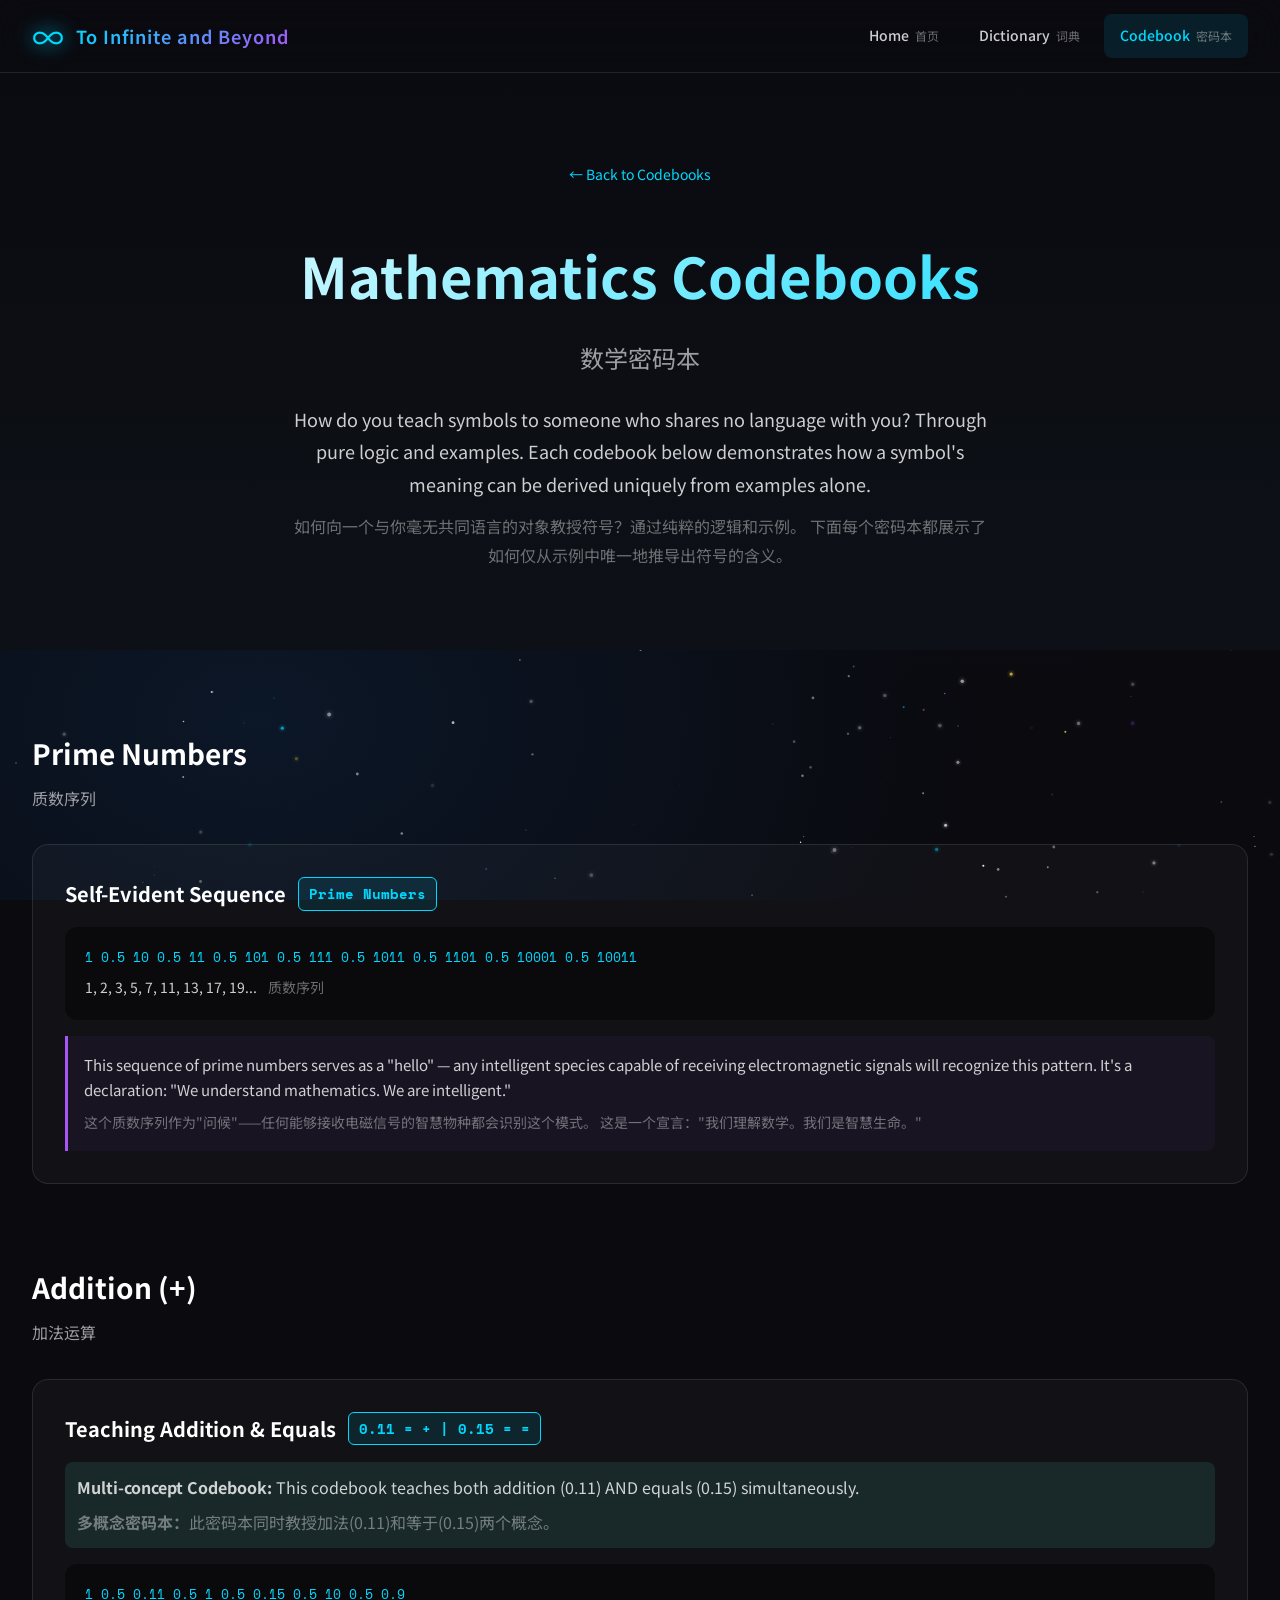
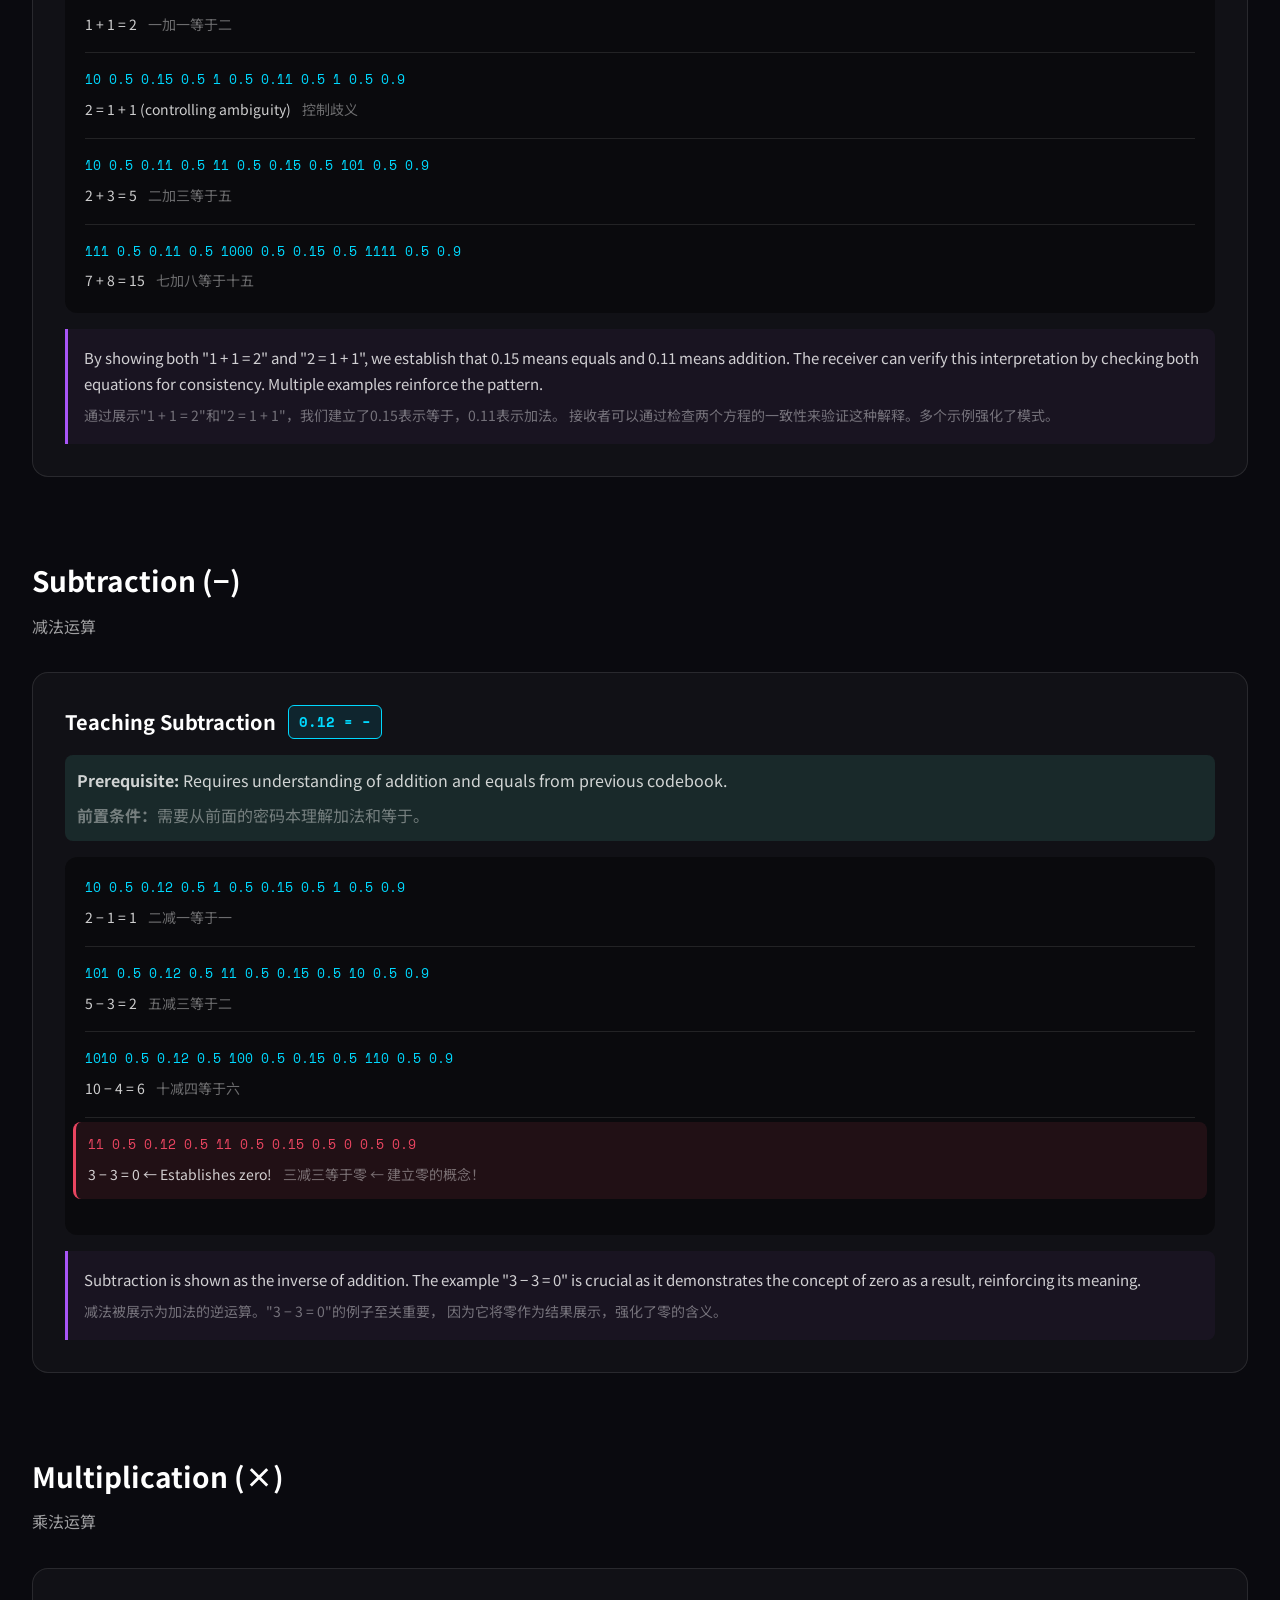
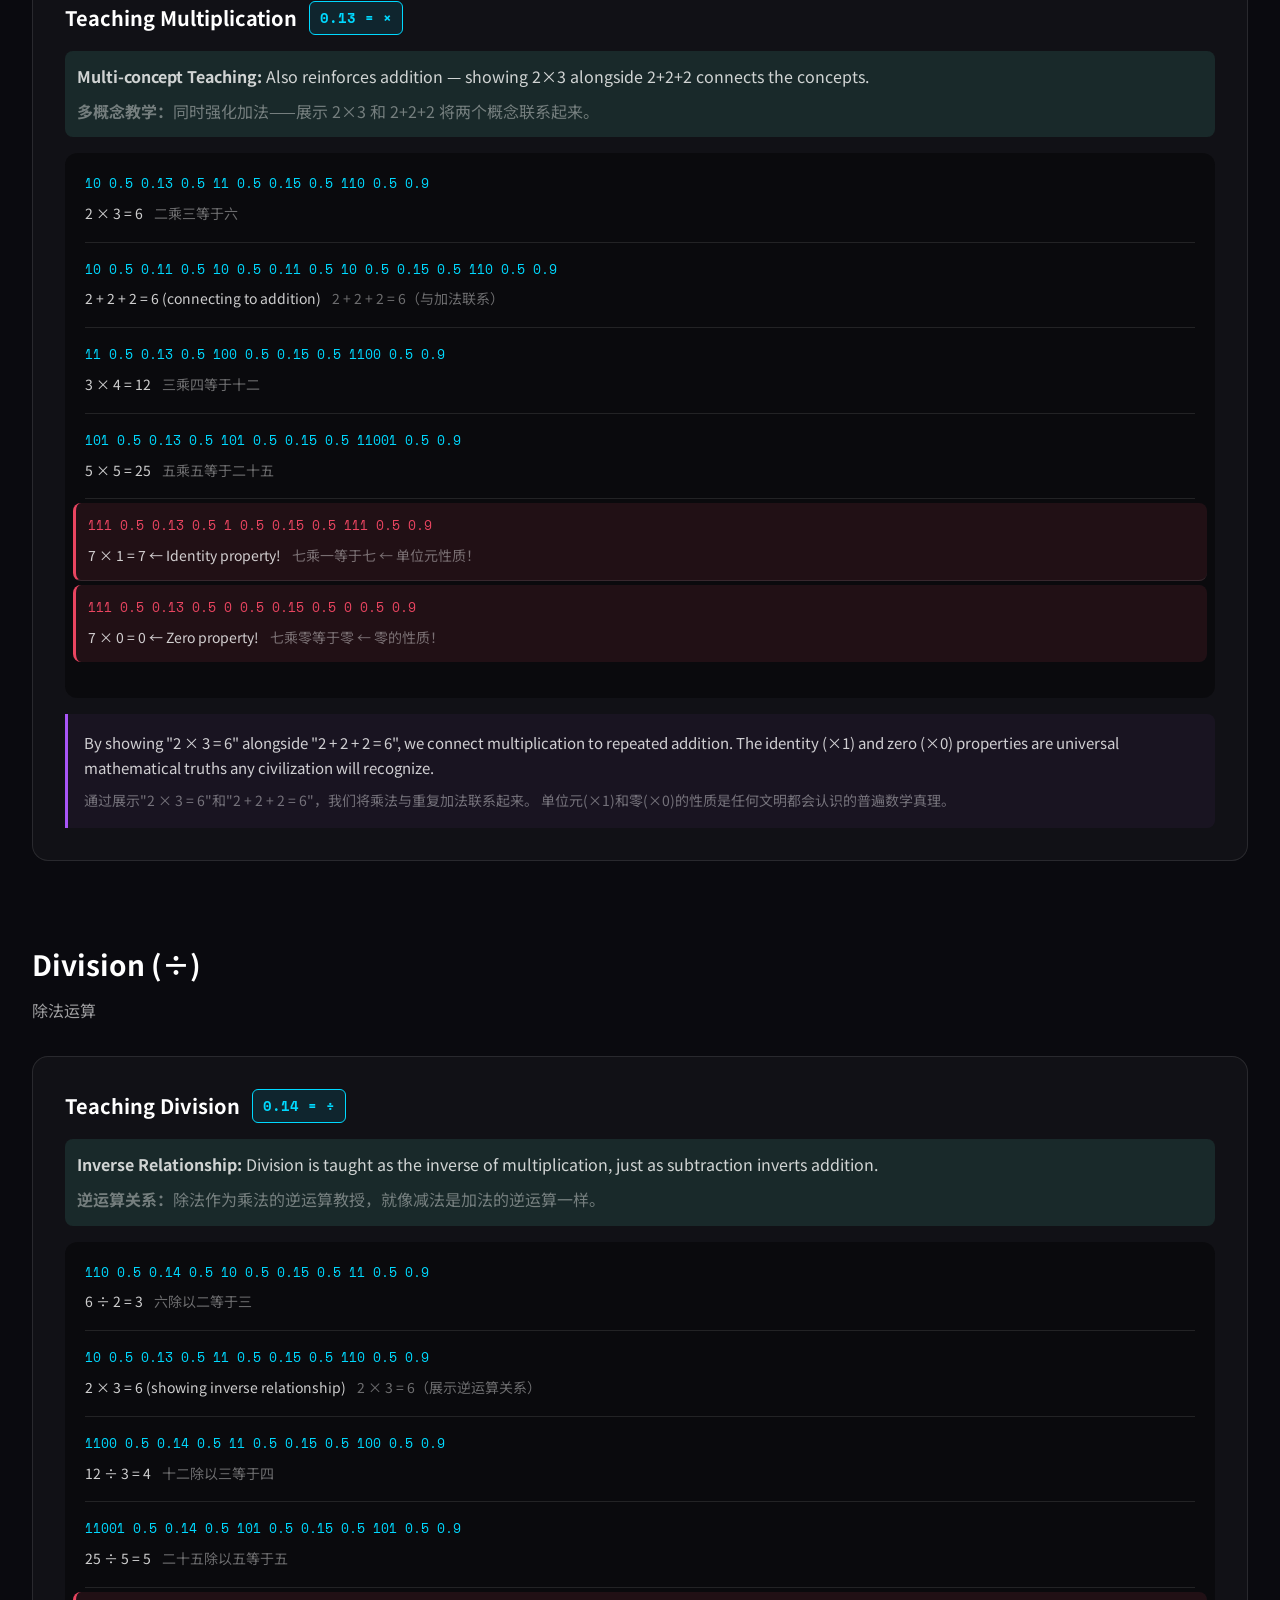
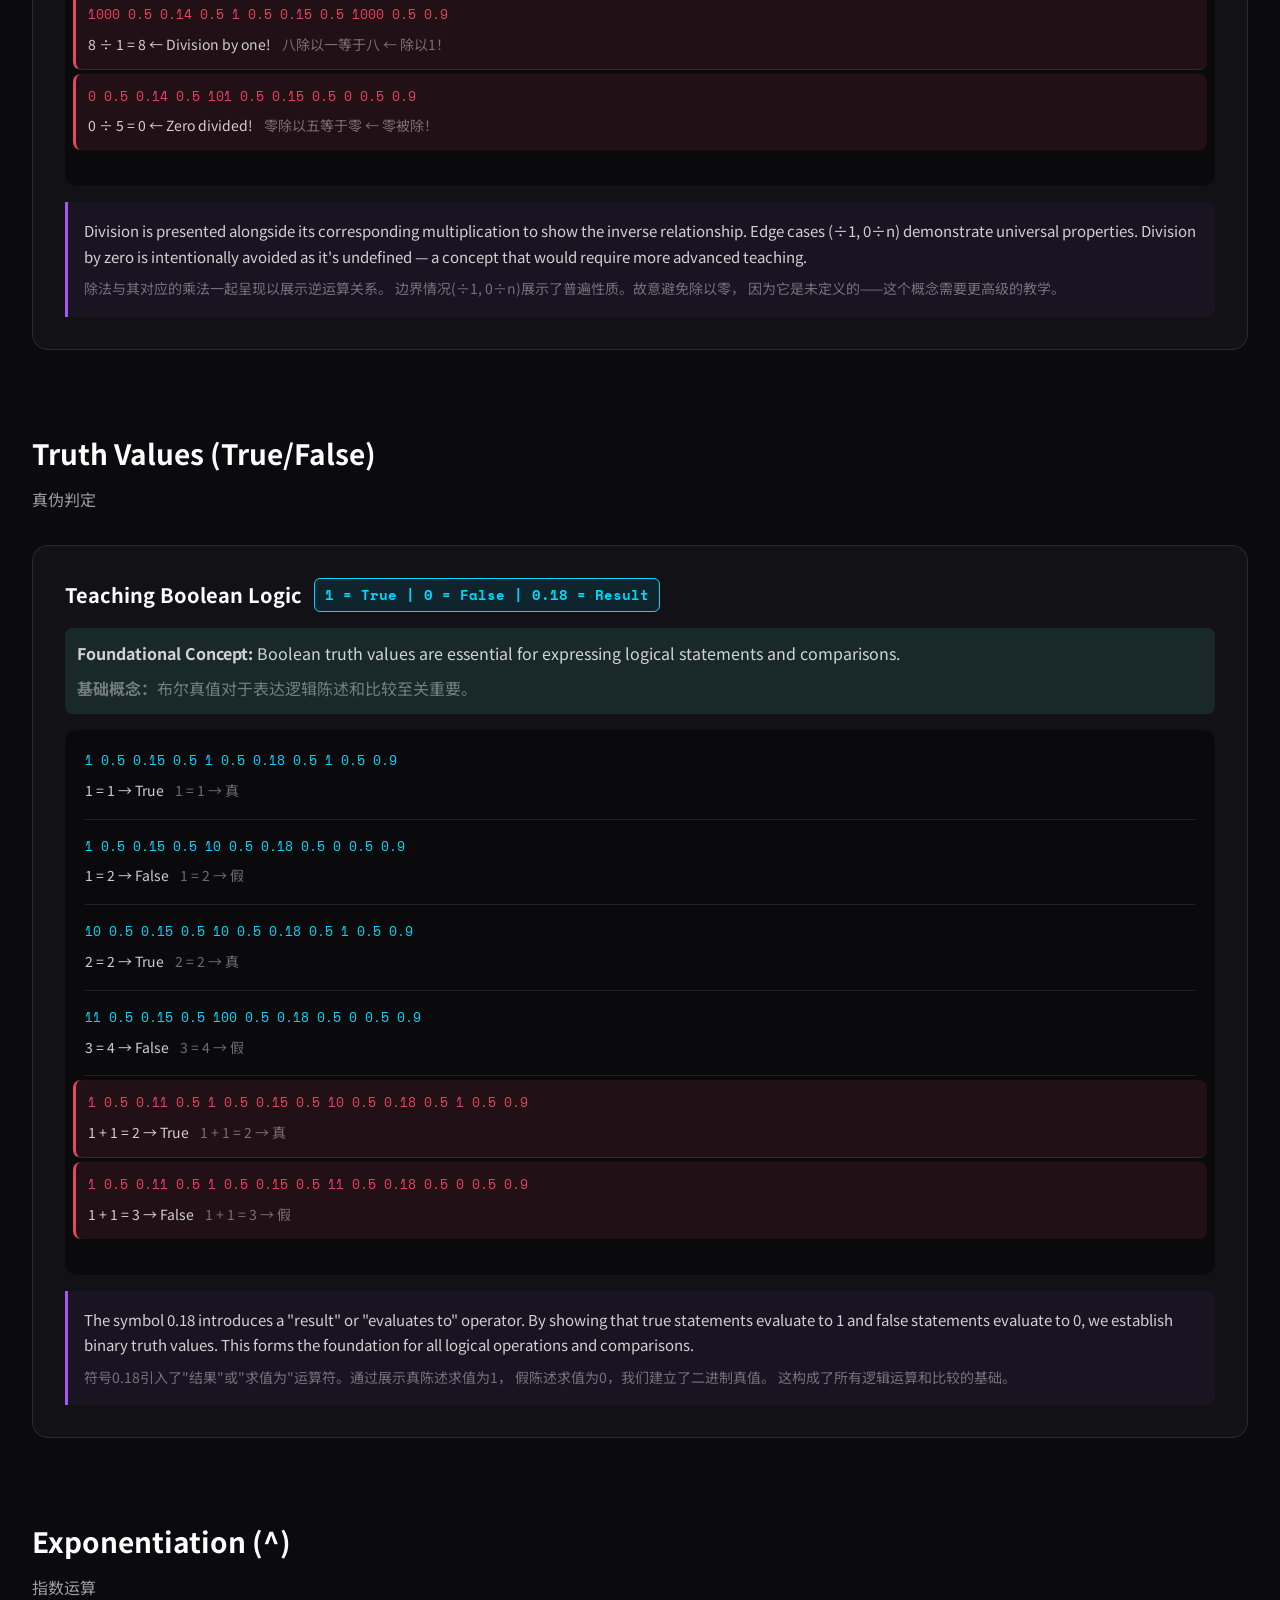
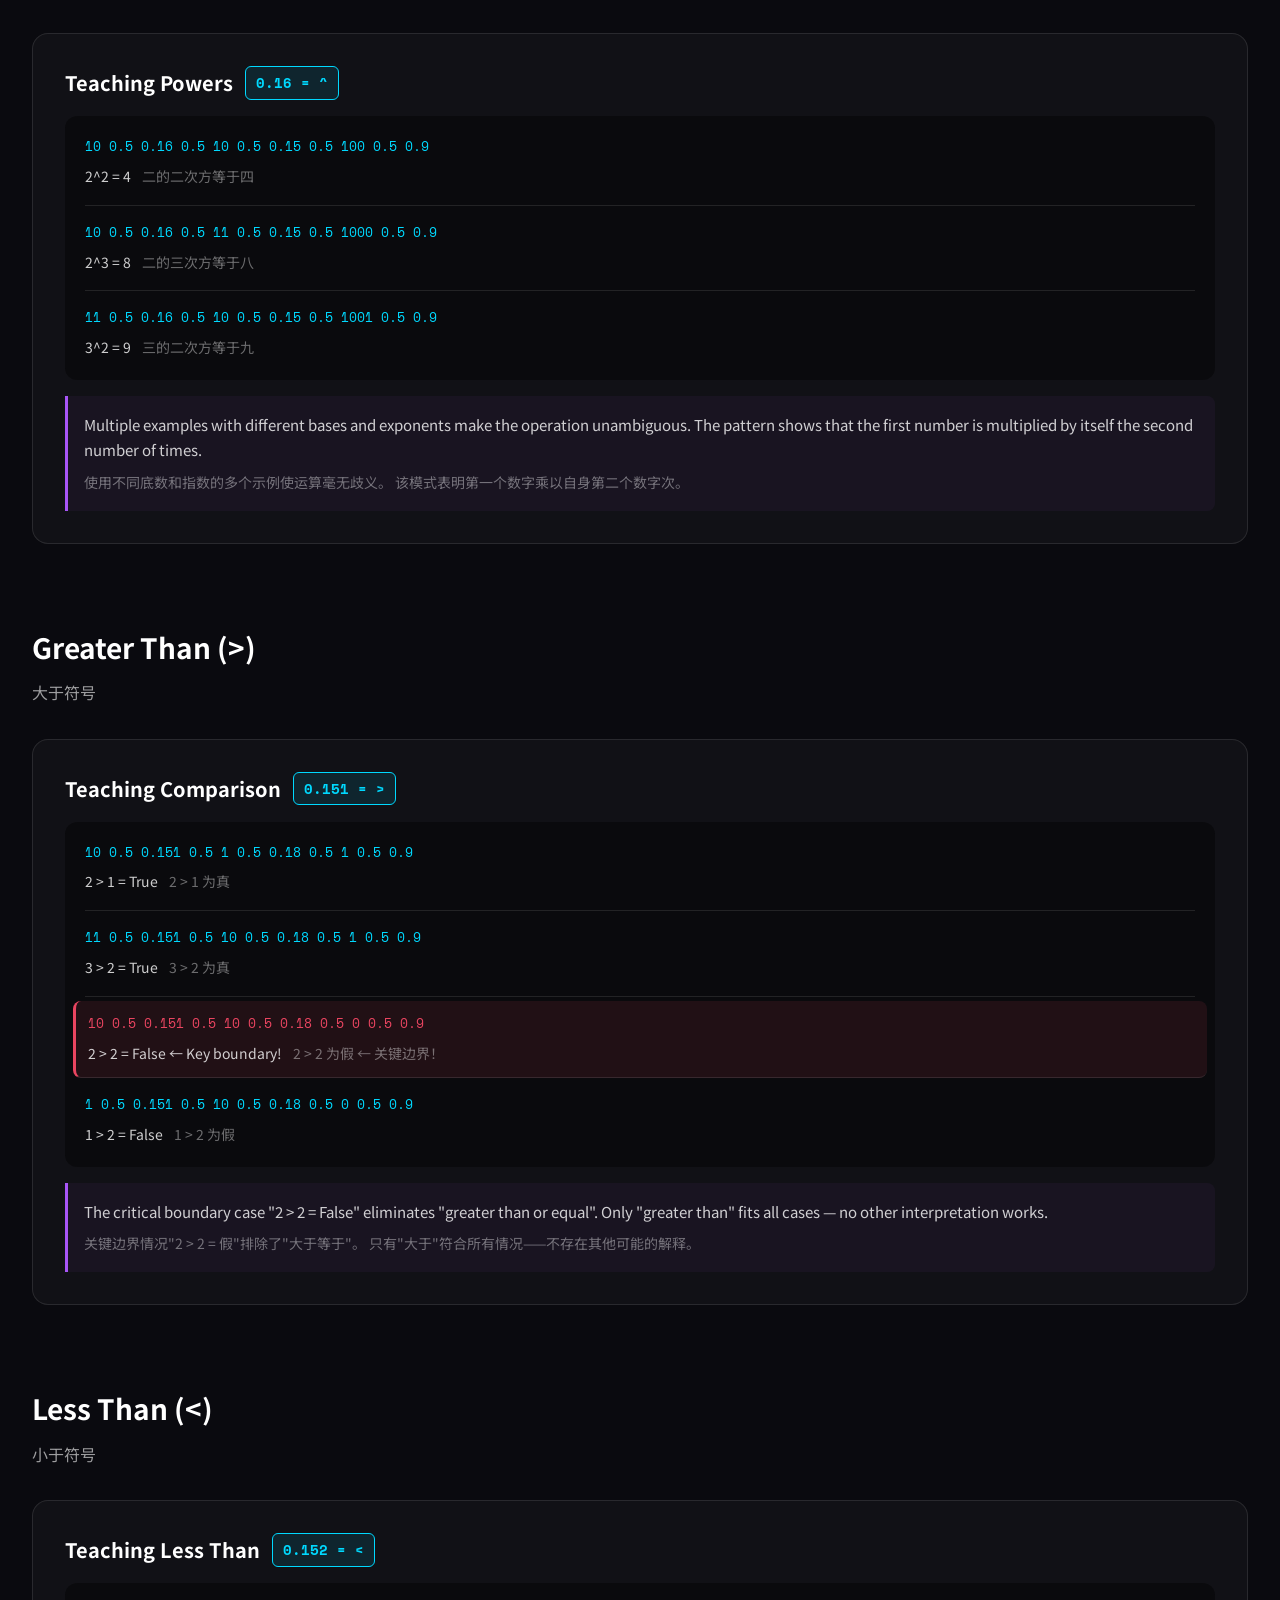
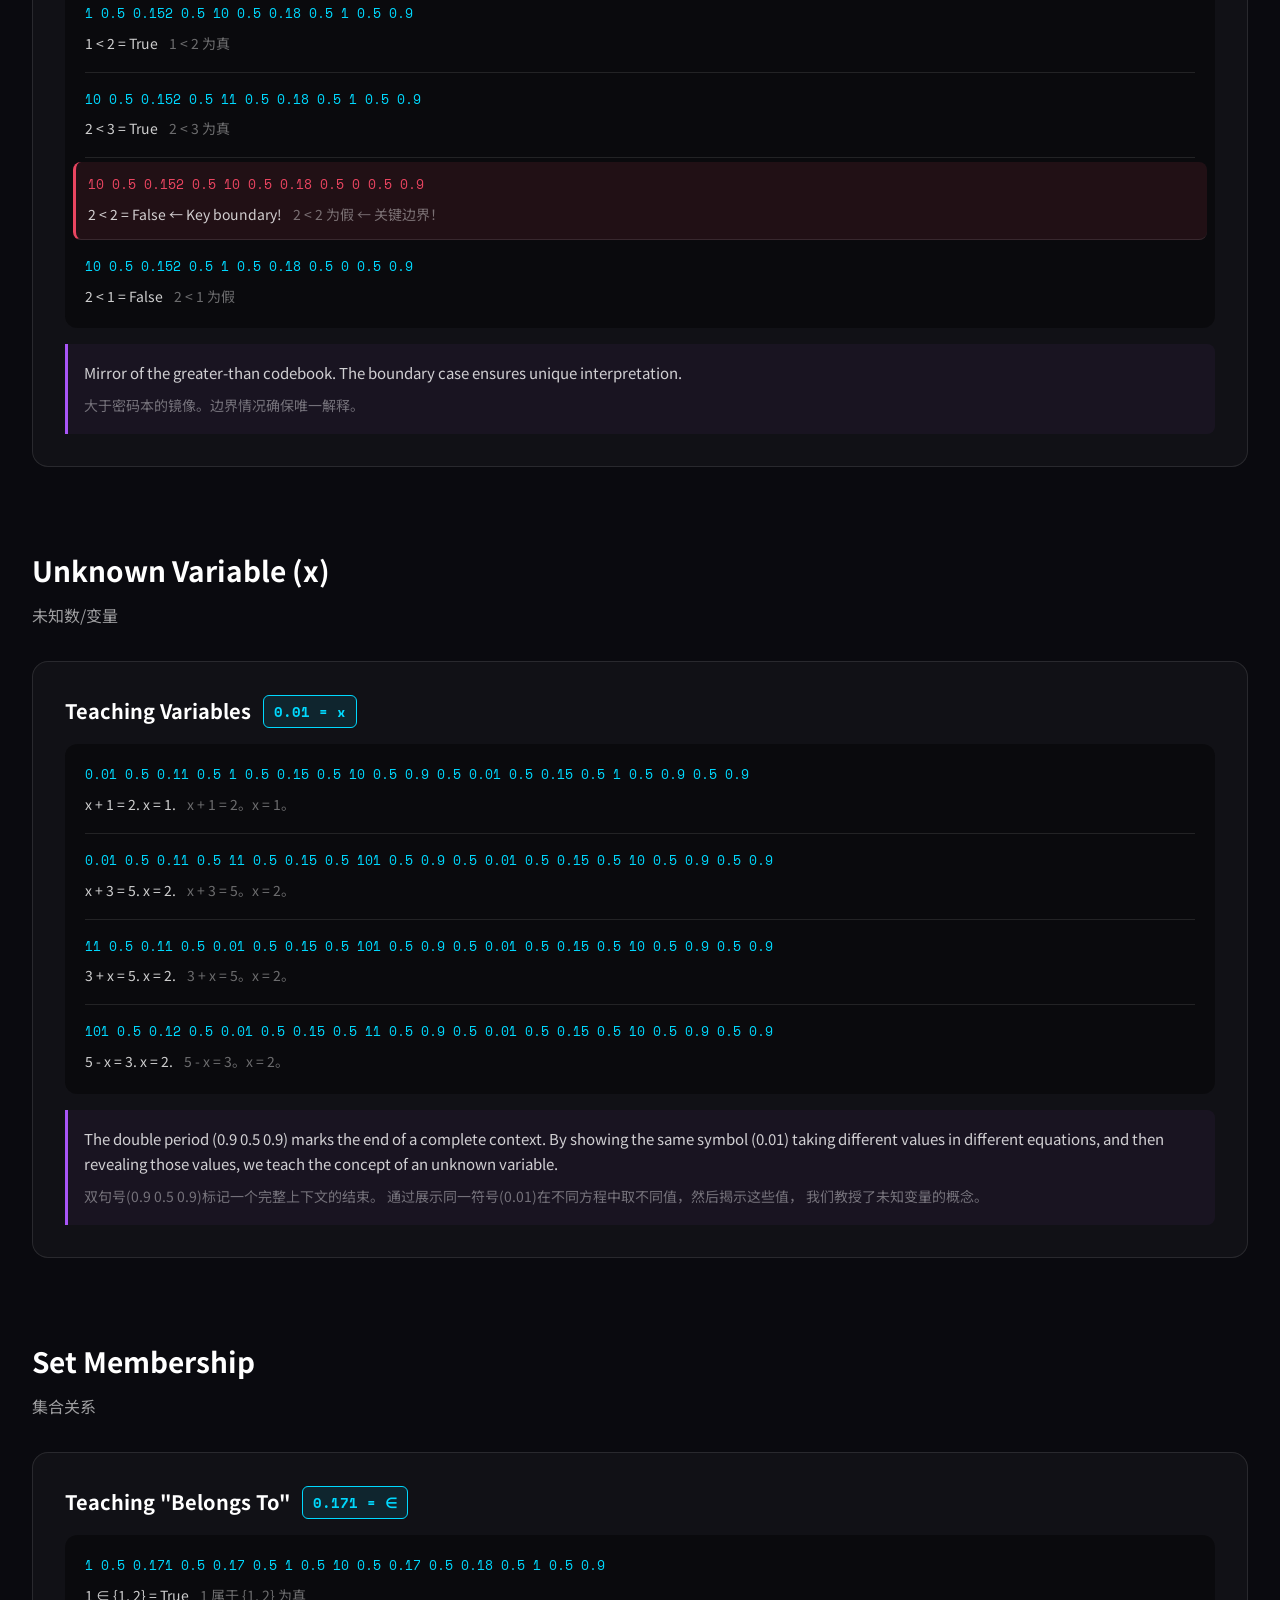
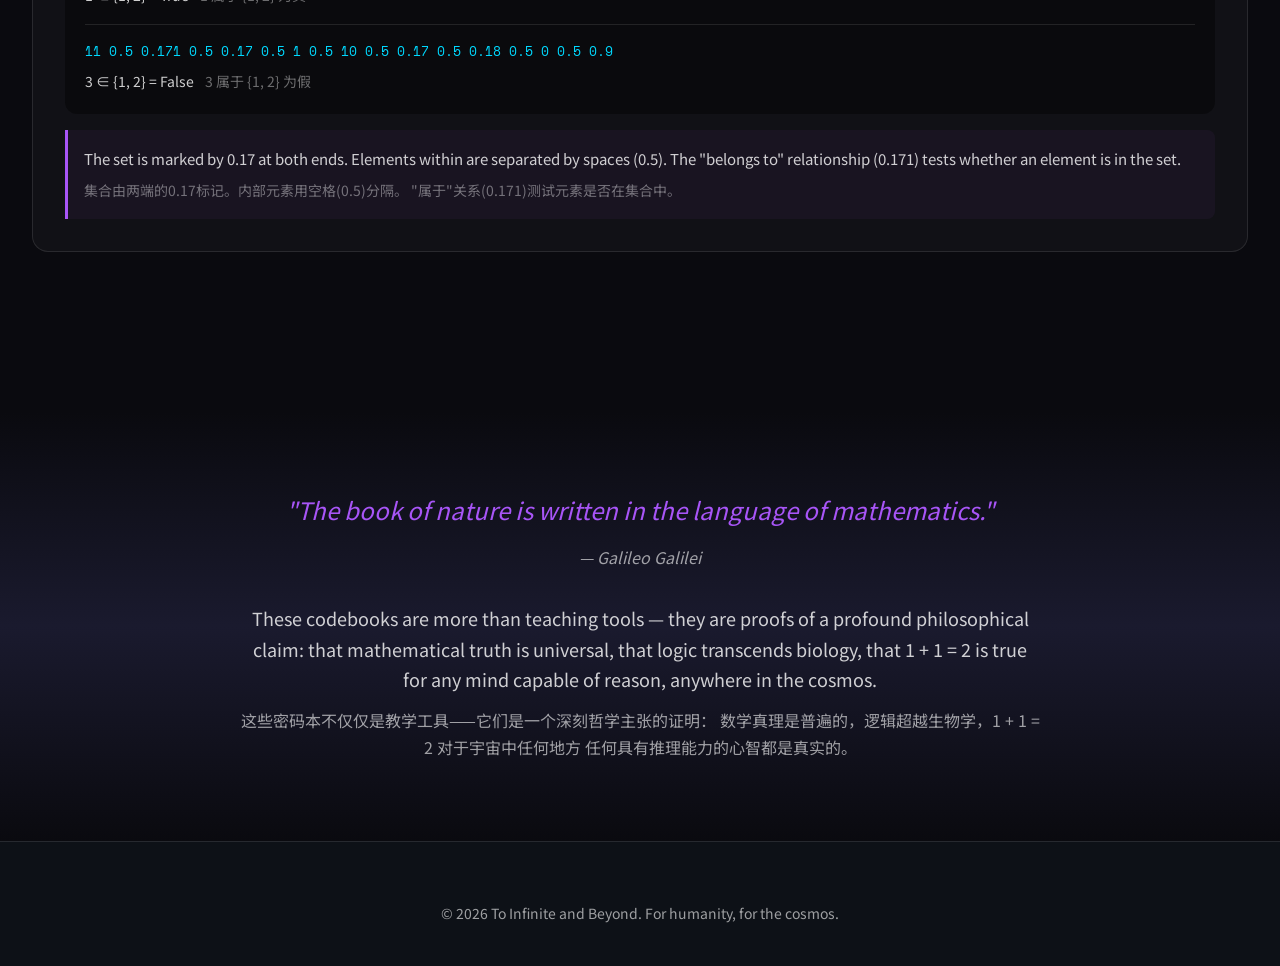
==== codebook-math.html @ b97107b9 "Add files via upload" ====
<!DOCTYPE html>
<html lang="en">
<head>
    <meta charset="UTF-8">
    <meta name="viewport" content="width=device-width, initial-scale=1.0">
    <title>Mathematics Codebooks | 数学密码本 - To Infinite and Beyond</title>
    <link rel="stylesheet" href="style.css">
    <link href="https://fonts.googleapis.com/css2?family=Space+Mono:wght@400;700&family=Noto+Sans+SC:wght@300;400;500;700&display=swap" rel="stylesheet">
</head>
<body>
    <div class="starfield" id="starfield"></div>

    <nav class="navbar">
        <div class="nav-container">
            <div class="logo">
                <a href="index.html">
                    <span class="logo-symbol">∞</span>
                    <span class="logo-text">To Infinite and Beyond</span>
                </a>
            </div>
            <ul class="nav-menu">
                <li class="nav-item"><a href="index.html" class="nav-link">Home <span class="nav-chinese">首页</span></a></li>
                <li class="nav-item"><a href="index.html#dictionary" class="nav-link">Dictionary <span class="nav-chinese">词典</span></a></li>
                <li class="nav-item"><a href="index.html#codebook" class="nav-link active">Codebook <span class="nav-chinese">密码本</span></a></li>
            </ul>
            <div class="hamburger">
                <span class="bar"></span>
                <span class="bar"></span>
                <span class="bar"></span>
            </div>
        </div>
    </nav>

    <section class="subpage-hero">
        <div class="container">
            <a href="index.html#codebook" class="back-link">← Back to Codebooks</a>
            <h1>Mathematics Codebooks</h1>
            <p class="cn-title">数学密码本</p>
            <p class="intro">
                How do you teach symbols to someone who shares no language with you? Through pure logic and examples.
                Each codebook below demonstrates how a symbol's meaning can be derived uniquely from examples alone.
                <span class="cn">
                    如何向一个与你毫无共同语言的对象教授符号？通过纯粹的逻辑和示例。
                    下面每个密码本都展示了如何仅从示例中唯一地推导出符号的含义。
                </span>
            </p>
        </div>
    </section>

    <section class="codebook-full">
        <div class="container">
            <!-- Prime Numbers Codebook -->
            <div class="codebook-section">
                <h3>Prime Numbers</h3>
                <p class="cn-subtitle">质数序列</p>
                <div class="codebook-entry">
                    <h4>Self-Evident Sequence <span class="symbol-badge">Prime Numbers</span></h4>
                    <div class="codebook-sequence">
                        <div class="sequence-line">
                            <code>1 0.5 10 0.5 11 0.5 101 0.5 111 0.5 1011 0.5 1101 0.5 10001 0.5 10011</code>
                            <p class="translation">1, 2, 3, 5, 7, 11, 13, 17, 19... <span class="cn">质数序列</span></p>
                        </div>
                    </div>
                    <div class="codebook-explanation">
                        This sequence of prime numbers serves as a "hello" — any intelligent species capable of
                        receiving electromagnetic signals will recognize this pattern. It's a declaration:
                        "We understand mathematics. We are intelligent."
                        <span class="cn">
                            这个质数序列作为"问候"——任何能够接收电磁信号的智慧物种都会识别这个模式。
                            这是一个宣言："我们理解数学。我们是智慧生命。"
                        </span>
                    </div>
                </div>
            </div>

            <!-- Addition Codebook -->
            <div class="codebook-section">
                <h3>Addition (+)</h3>
                <p class="cn-subtitle">加法运算</p>
                <div class="codebook-entry">
                    <h4>Teaching Addition & Equals <span class="symbol-badge">0.11 = + | 0.15 = =</span></h4>
                    <p style="margin-bottom: 16px; padding: 12px; background: rgba(100,255,218,0.1); border-radius: 8px; color: var(--text-secondary);">
                        <strong>Multi-concept Codebook:</strong> This codebook teaches both addition (0.11) AND equals (0.15) simultaneously.
                        <span class="cn" style="display: block; margin-top: 8px; color: var(--text-dim);">
                            <strong>多概念密码本：</strong>此密码本同时教授加法(0.11)和等于(0.15)两个概念。
                        </span>
                    </p>
                    <div class="codebook-sequence">
                        <div class="sequence-line">
                            <code>1 0.5 0.11 0.5 1 0.5 0.15 0.5 10 0.5 0.9</code>
                            <p class="translation">1 + 1 = 2 <span class="cn">一加一等于二</span></p>
                        </div>
                        <div class="sequence-line">
                            <code>10 0.5 0.15 0.5 1 0.5 0.11 0.5 1 0.5 0.9</code>
                            <p class="translation">2 = 1 + 1 (controlling ambiguity) <span class="cn">控制歧义</span></p>
                        </div>
                        <div class="sequence-line">
                            <code>10 0.5 0.11 0.5 11 0.5 0.15 0.5 101 0.5 0.9</code>
                            <p class="translation">2 + 3 = 5 <span class="cn">二加三等于五</span></p>
                        </div>
                        <div class="sequence-line">
                            <code>111 0.5 0.11 0.5 1000 0.5 0.15 0.5 1111 0.5 0.9</code>
                            <p class="translation">7 + 8 = 15 <span class="cn">七加八等于十五</span></p>
                        </div>
                    </div>
                    <div class="codebook-explanation">
                        By showing both "1 + 1 = 2" and "2 = 1 + 1", we establish that 0.15 means equals
                        and 0.11 means addition. The receiver can verify this interpretation by checking
                        both equations for consistency. Multiple examples reinforce the pattern.
                        <span class="cn">
                            通过展示"1 + 1 = 2"和"2 = 1 + 1"，我们建立了0.15表示等于，0.11表示加法。
                            接收者可以通过检查两个方程的一致性来验证这种解释。多个示例强化了模式。
                        </span>
                    </div>
                </div>
            </div>

            <!-- Subtraction Codebook -->
            <div class="codebook-section">
                <h3>Subtraction (−)</h3>
                <p class="cn-subtitle">减法运算</p>
                <div class="codebook-entry">
                    <h4>Teaching Subtraction <span class="symbol-badge">0.12 = −</span></h4>
                    <p style="margin-bottom: 16px; padding: 12px; background: rgba(100,255,218,0.1); border-radius: 8px; color: var(--text-secondary);">
                        <strong>Prerequisite:</strong> Requires understanding of addition and equals from previous codebook.
                        <span class="cn" style="display: block; margin-top: 8px; color: var(--text-dim);">
                            <strong>前置条件：</strong>需要从前面的密码本理解加法和等于。
                        </span>
                    </p>
                    <div class="codebook-sequence">
                        <div class="sequence-line">
                            <code>10 0.5 0.12 0.5 1 0.5 0.15 0.5 1 0.5 0.9</code>
                            <p class="translation">2 − 1 = 1 <span class="cn">二减一等于一</span></p>
                        </div>
                        <div class="sequence-line">
                            <code>101 0.5 0.12 0.5 11 0.5 0.15 0.5 10 0.5 0.9</code>
                            <p class="translation">5 − 3 = 2 <span class="cn">五减三等于二</span></p>
                        </div>
                        <div class="sequence-line">
                            <code>1010 0.5 0.12 0.5 100 0.5 0.15 0.5 110 0.5 0.9</code>
                            <p class="translation">10 − 4 = 6 <span class="cn">十减四等于六</span></p>
                        </div>
                        <div class="sequence-line highlight">
                            <code>11 0.5 0.12 0.5 11 0.5 0.15 0.5 0 0.5 0.9</code>
                            <p class="translation">3 − 3 = 0 ← Establishes zero! <span class="cn">三减三等于零 ← 建立零的概念！</span></p>
                        </div>
                    </div>
                    <div class="codebook-explanation">
                        Subtraction is shown as the inverse of addition. The example "3 − 3 = 0" is crucial
                        as it demonstrates the concept of zero as a result, reinforcing its meaning.
                        <span class="cn">
                            减法被展示为加法的逆运算。"3 − 3 = 0"的例子至关重要，
                            因为它将零作为结果展示，强化了零的含义。
                        </span>
                    </div>
                </div>
            </div>

            <!-- Multiplication Codebook -->
            <div class="codebook-section">
                <h3>Multiplication (×)</h3>
                <p class="cn-subtitle">乘法运算</p>
                <div class="codebook-entry">
                    <h4>Teaching Multiplication <span class="symbol-badge">0.13 = ×</span></h4>
                    <p style="margin-bottom: 16px; padding: 12px; background: rgba(100,255,218,0.1); border-radius: 8px; color: var(--text-secondary);">
                        <strong>Multi-concept Teaching:</strong> Also reinforces addition — showing 2×3 alongside 2+2+2 connects the concepts.
                        <span class="cn" style="display: block; margin-top: 8px; color: var(--text-dim);">
                            <strong>多概念教学：</strong>同时强化加法——展示 2×3 和 2+2+2 将两个概念联系起来。
                        </span>
                    </p>
                    <div class="codebook-sequence">
                        <div class="sequence-line">
                            <code>10 0.5 0.13 0.5 11 0.5 0.15 0.5 110 0.5 0.9</code>
                            <p class="translation">2 × 3 = 6 <span class="cn">二乘三等于六</span></p>
                        </div>
                        <div class="sequence-line">
                            <code>10 0.5 0.11 0.5 10 0.5 0.11 0.5 10 0.5 0.15 0.5 110 0.5 0.9</code>
                            <p class="translation">2 + 2 + 2 = 6 (connecting to addition) <span class="cn">2 + 2 + 2 = 6（与加法联系）</span></p>
                        </div>
                        <div class="sequence-line">
                            <code>11 0.5 0.13 0.5 100 0.5 0.15 0.5 1100 0.5 0.9</code>
                            <p class="translation">3 × 4 = 12 <span class="cn">三乘四等于十二</span></p>
                        </div>
                        <div class="sequence-line">
                            <code>101 0.5 0.13 0.5 101 0.5 0.15 0.5 11001 0.5 0.9</code>
                            <p class="translation">5 × 5 = 25 <span class="cn">五乘五等于二十五</span></p>
                        </div>
                        <div class="sequence-line highlight">
                            <code>111 0.5 0.13 0.5 1 0.5 0.15 0.5 111 0.5 0.9</code>
                            <p class="translation">7 × 1 = 7 ← Identity property! <span class="cn">七乘一等于七 ← 单位元性质！</span></p>
                        </div>
                        <div class="sequence-line highlight">
                            <code>111 0.5 0.13 0.5 0 0.5 0.15 0.5 0 0.5 0.9</code>
                            <p class="translation">7 × 0 = 0 ← Zero property! <span class="cn">七乘零等于零 ← 零的性质！</span></p>
                        </div>
                    </div>
                    <div class="codebook-explanation">
                        By showing "2 × 3 = 6" alongside "2 + 2 + 2 = 6", we connect multiplication to repeated addition.
                        The identity (×1) and zero (×0) properties are universal mathematical truths any civilization will recognize.
                        <span class="cn">
                            通过展示"2 × 3 = 6"和"2 + 2 + 2 = 6"，我们将乘法与重复加法联系起来。
                            单位元(×1)和零(×0)的性质是任何文明都会认识的普遍数学真理。
                        </span>
                    </div>
                </div>
            </div>

            <!-- Division Codebook -->
            <div class="codebook-section">
                <h3>Division (÷)</h3>
                <p class="cn-subtitle">除法运算</p>
                <div class="codebook-entry">
                    <h4>Teaching Division <span class="symbol-badge">0.14 = ÷</span></h4>
                    <p style="margin-bottom: 16px; padding: 12px; background: rgba(100,255,218,0.1); border-radius: 8px; color: var(--text-secondary);">
                        <strong>Inverse Relationship:</strong> Division is taught as the inverse of multiplication, just as subtraction inverts addition.
                        <span class="cn" style="display: block; margin-top: 8px; color: var(--text-dim);">
                            <strong>逆运算关系：</strong>除法作为乘法的逆运算教授，就像减法是加法的逆运算一样。
                        </span>
                    </p>
                    <div class="codebook-sequence">
                        <div class="sequence-line">
                            <code>110 0.5 0.14 0.5 10 0.5 0.15 0.5 11 0.5 0.9</code>
                            <p class="translation">6 ÷ 2 = 3 <span class="cn">六除以二等于三</span></p>
                        </div>
                        <div class="sequence-line">
                            <code>10 0.5 0.13 0.5 11 0.5 0.15 0.5 110 0.5 0.9</code>
                            <p class="translation">2 × 3 = 6 (showing inverse relationship) <span class="cn">2 × 3 = 6（展示逆运算关系）</span></p>
                        </div>
                        <div class="sequence-line">
                            <code>1100 0.5 0.14 0.5 11 0.5 0.15 0.5 100 0.5 0.9</code>
                            <p class="translation">12 ÷ 3 = 4 <span class="cn">十二除以三等于四</span></p>
                        </div>
                        <div class="sequence-line">
                            <code>11001 0.5 0.14 0.5 101 0.5 0.15 0.5 101 0.5 0.9</code>
                            <p class="translation">25 ÷ 5 = 5 <span class="cn">二十五除以五等于五</span></p>
                        </div>
                        <div class="sequence-line highlight">
                            <code>1000 0.5 0.14 0.5 1 0.5 0.15 0.5 1000 0.5 0.9</code>
                            <p class="translation">8 ÷ 1 = 8 ← Division by one! <span class="cn">八除以一等于八 ← 除以1！</span></p>
                        </div>
                        <div class="sequence-line highlight">
                            <code>0 0.5 0.14 0.5 101 0.5 0.15 0.5 0 0.5 0.9</code>
                            <p class="translation">0 ÷ 5 = 0 ← Zero divided! <span class="cn">零除以五等于零 ← 零被除！</span></p>
                        </div>
                    </div>
                    <div class="codebook-explanation">
                        Division is presented alongside its corresponding multiplication to show the inverse relationship.
                        Edge cases (÷1, 0÷n) demonstrate universal properties. Division by zero is intentionally avoided
                        as it's undefined — a concept that would require more advanced teaching.
                        <span class="cn">
                            除法与其对应的乘法一起呈现以展示逆运算关系。
                            边界情况(÷1, 0÷n)展示了普遍性质。故意避免除以零，
                            因为它是未定义的——这个概念需要更高级的教学。
                        </span>
                    </div>
                </div>
            </div>

            <!-- True/False Codebook -->
            <div class="codebook-section">
                <h3>Truth Values (True/False)</h3>
                <p class="cn-subtitle">真伪判定</p>
                <div class="codebook-entry">
                    <h4>Teaching Boolean Logic <span class="symbol-badge">1 = True | 0 = False | 0.18 = Result</span></h4>
                    <p style="margin-bottom: 16px; padding: 12px; background: rgba(100,255,218,0.1); border-radius: 8px; color: var(--text-secondary);">
                        <strong>Foundational Concept:</strong> Boolean truth values are essential for expressing logical statements and comparisons.
                        <span class="cn" style="display: block; margin-top: 8px; color: var(--text-dim);">
                            <strong>基础概念：</strong>布尔真值对于表达逻辑陈述和比较至关重要。
                        </span>
                    </p>
                    <div class="codebook-sequence">
                        <div class="sequence-line">
                            <code>1 0.5 0.15 0.5 1 0.5 0.18 0.5 1 0.5 0.9</code>
                            <p class="translation">1 = 1 → True <span class="cn">1 = 1 → 真</span></p>
                        </div>
                        <div class="sequence-line">
                            <code>1 0.5 0.15 0.5 10 0.5 0.18 0.5 0 0.5 0.9</code>
                            <p class="translation">1 = 2 → False <span class="cn">1 = 2 → 假</span></p>
                        </div>
                        <div class="sequence-line">
                            <code>10 0.5 0.15 0.5 10 0.5 0.18 0.5 1 0.5 0.9</code>
                            <p class="translation">2 = 2 → True <span class="cn">2 = 2 → 真</span></p>
                        </div>
                        <div class="sequence-line">
                            <code>11 0.5 0.15 0.5 100 0.5 0.18 0.5 0 0.5 0.9</code>
                            <p class="translation">3 = 4 → False <span class="cn">3 = 4 → 假</span></p>
                        </div>
                        <div class="sequence-line highlight">
                            <code>1 0.5 0.11 0.5 1 0.5 0.15 0.5 10 0.5 0.18 0.5 1 0.5 0.9</code>
                            <p class="translation">1 + 1 = 2 → True <span class="cn">1 + 1 = 2 → 真</span></p>
                        </div>
                        <div class="sequence-line highlight">
                            <code>1 0.5 0.11 0.5 1 0.5 0.15 0.5 11 0.5 0.18 0.5 0 0.5 0.9</code>
                            <p class="translation">1 + 1 = 3 → False <span class="cn">1 + 1 = 3 → 假</span></p>
                        </div>
                    </div>
                    <div class="codebook-explanation">
                        The symbol 0.18 introduces a "result" or "evaluates to" operator. By showing that true statements
                        evaluate to 1 and false statements evaluate to 0, we establish binary truth values.
                        This forms the foundation for all logical operations and comparisons.
                        <span class="cn">
                            符号0.18引入了"结果"或"求值为"运算符。通过展示真陈述求值为1，
                            假陈述求值为0，我们建立了二进制真值。
                            这构成了所有逻辑运算和比较的基础。
                        </span>
                    </div>
                </div>
            </div>

            <!-- Exponentiation Codebook -->
            <div class="codebook-section">
                <h3>Exponentiation (^)</h3>
                <p class="cn-subtitle">指数运算</p>
                <div class="codebook-entry">
                    <h4>Teaching Powers <span class="symbol-badge">0.16 = ^</span></h4>
                    <div class="codebook-sequence">
                        <div class="sequence-line">
                            <code>10 0.5 0.16 0.5 10 0.5 0.15 0.5 100 0.5 0.9</code>
                            <p class="translation">2^2 = 4 <span class="cn">二的二次方等于四</span></p>
                        </div>
                        <div class="sequence-line">
                            <code>10 0.5 0.16 0.5 11 0.5 0.15 0.5 1000 0.5 0.9</code>
                            <p class="translation">2^3 = 8 <span class="cn">二的三次方等于八</span></p>
                        </div>
                        <div class="sequence-line">
                            <code>11 0.5 0.16 0.5 10 0.5 0.15 0.5 1001 0.5 0.9</code>
                            <p class="translation">3^2 = 9 <span class="cn">三的二次方等于九</span></p>
                        </div>
                    </div>
                    <div class="codebook-explanation">
                        Multiple examples with different bases and exponents make the operation unambiguous.
                        The pattern shows that the first number is multiplied by itself the second number of times.
                        <span class="cn">
                            使用不同底数和指数的多个示例使运算毫无歧义。
                            该模式表明第一个数字乘以自身第二个数字次。
                        </span>
                    </div>
                </div>
            </div>

            <!-- Greater Than Codebook -->
            <div class="codebook-section">
                <h3>Greater Than (>)</h3>
                <p class="cn-subtitle">大于符号</p>
                <div class="codebook-entry">
                    <h4>Teaching Comparison <span class="symbol-badge">0.151 = ></span></h4>
                    <div class="codebook-sequence">
                        <div class="sequence-line">
                            <code>10 0.5 0.151 0.5 1 0.5 0.18 0.5 1 0.5 0.9</code>
                            <p class="translation">2 > 1 = True <span class="cn">2 > 1 为真</span></p>
                        </div>
                        <div class="sequence-line">
                            <code>11 0.5 0.151 0.5 10 0.5 0.18 0.5 1 0.5 0.9</code>
                            <p class="translation">3 > 2 = True <span class="cn">3 > 2 为真</span></p>
                        </div>
                        <div class="sequence-line highlight">
                            <code>10 0.5 0.151 0.5 10 0.5 0.18 0.5 0 0.5 0.9</code>
                            <p class="translation">2 > 2 = False ← Key boundary! <span class="cn">2 > 2 为假 ← 关键边界！</span></p>
                        </div>
                        <div class="sequence-line">
                            <code>1 0.5 0.151 0.5 10 0.5 0.18 0.5 0 0.5 0.9</code>
                            <p class="translation">1 > 2 = False <span class="cn">1 > 2 为假</span></p>
                        </div>
                    </div>
                    <div class="codebook-explanation">
                        The critical boundary case "2 > 2 = False" eliminates "greater than or equal".
                        Only "greater than" fits all cases — no other interpretation works.
                        <span class="cn">
                            关键边界情况"2 > 2 = 假"排除了"大于等于"。
                            只有"大于"符合所有情况——不存在其他可能的解释。
                        </span>
                    </div>
                </div>
            </div>

            <!-- Less Than Codebook -->
            <div class="codebook-section">
                <h3>Less Than (<)</h3>
                <p class="cn-subtitle">小于符号</p>
                <div class="codebook-entry">
                    <h4>Teaching Less Than <span class="symbol-badge">0.152 = <</span></h4>
                    <div class="codebook-sequence">
                        <div class="sequence-line">
                            <code>1 0.5 0.152 0.5 10 0.5 0.18 0.5 1 0.5 0.9</code>
                            <p class="translation">1 < 2 = True <span class="cn">1 < 2 为真</span></p>
                        </div>
                        <div class="sequence-line">
                            <code>10 0.5 0.152 0.5 11 0.5 0.18 0.5 1 0.5 0.9</code>
                            <p class="translation">2 < 3 = True <span class="cn">2 < 3 为真</span></p>
                        </div>
                        <div class="sequence-line highlight">
                            <code>10 0.5 0.152 0.5 10 0.5 0.18 0.5 0 0.5 0.9</code>
                            <p class="translation">2 < 2 = False ← Key boundary! <span class="cn">2 < 2 为假 ← 关键边界！</span></p>
                        </div>
                        <div class="sequence-line">
                            <code>10 0.5 0.152 0.5 1 0.5 0.18 0.5 0 0.5 0.9</code>
                            <p class="translation">2 < 1 = False <span class="cn">2 < 1 为假</span></p>
                        </div>
                    </div>
                    <div class="codebook-explanation">
                        Mirror of the greater-than codebook. The boundary case ensures unique interpretation.
                        <span class="cn">
                            大于密码本的镜像。边界情况确保唯一解释。
                        </span>
                    </div>
                </div>
            </div>

            <!-- Variable/Unknown Codebook -->
            <div class="codebook-section">
                <h3>Unknown Variable (x)</h3>
                <p class="cn-subtitle">未知数/变量</p>
                <div class="codebook-entry">
                    <h4>Teaching Variables <span class="symbol-badge">0.01 = x</span></h4>
                    <div class="codebook-sequence">
                        <div class="sequence-line">
                            <code>0.01 0.5 0.11 0.5 1 0.5 0.15 0.5 10 0.5 0.9 0.5 0.01 0.5 0.15 0.5 1 0.5 0.9 0.5 0.9</code>
                            <p class="translation">x + 1 = 2. x = 1. <span class="cn">x + 1 = 2。x = 1。</span></p>
                        </div>
                        <div class="sequence-line">
                            <code>0.01 0.5 0.11 0.5 11 0.5 0.15 0.5 101 0.5 0.9 0.5 0.01 0.5 0.15 0.5 10 0.5 0.9 0.5 0.9</code>
                            <p class="translation">x + 3 = 5. x = 2. <span class="cn">x + 3 = 5。x = 2。</span></p>
                        </div>
                        <div class="sequence-line">
                            <code>11 0.5 0.11 0.5 0.01 0.5 0.15 0.5 101 0.5 0.9 0.5 0.01 0.5 0.15 0.5 10 0.5 0.9 0.5 0.9</code>
                            <p class="translation">3 + x = 5. x = 2. <span class="cn">3 + x = 5。x = 2。</span></p>
                        </div>
                        <div class="sequence-line">
                            <code>101 0.5 0.12 0.5 0.01 0.5 0.15 0.5 11 0.5 0.9 0.5 0.01 0.5 0.15 0.5 10 0.5 0.9 0.5 0.9</code>
                            <p class="translation">5 - x = 3. x = 2. <span class="cn">5 - x = 3。x = 2。</span></p>
                        </div>
                    </div>
                    <div class="codebook-explanation">
                        The double period (0.9 0.5 0.9) marks the end of a complete context.
                        By showing the same symbol (0.01) taking different values in different equations,
                        and then revealing those values, we teach the concept of an unknown variable.
                        <span class="cn">
                            双句号(0.9 0.5 0.9)标记一个完整上下文的结束。
                            通过展示同一符号(0.01)在不同方程中取不同值，然后揭示这些值，
                            我们教授了未知变量的概念。
                        </span>
                    </div>
                </div>
            </div>

            <!-- Set Theory Codebook -->
            <div class="codebook-section">
                <h3>Set Membership</h3>
                <p class="cn-subtitle">集合关系</p>
                <div class="codebook-entry">
                    <h4>Teaching "Belongs To" <span class="symbol-badge">0.171 = ∈</span></h4>
                    <div class="codebook-sequence">
                        <div class="sequence-line">
                            <code>1 0.5 0.171 0.5 0.17 0.5 1 0.5 10 0.5 0.17 0.5 0.18 0.5 1 0.5 0.9</code>
                            <p class="translation">1 ∈ {1, 2} = True <span class="cn">1 属于 {1, 2} 为真</span></p>
                        </div>
                        <div class="sequence-line">
                            <code>11 0.5 0.171 0.5 0.17 0.5 1 0.5 10 0.5 0.17 0.5 0.18 0.5 0 0.5 0.9</code>
                            <p class="translation">3 ∈ {1, 2} = False <span class="cn">3 属于 {1, 2} 为假</span></p>
                        </div>
                    </div>
                    <div class="codebook-explanation">
                        The set is marked by 0.17 at both ends. Elements within are separated by spaces (0.5).
                        The "belongs to" relationship (0.171) tests whether an element is in the set.
                        <span class="cn">
                            集合由两端的0.17标记。内部元素用空格(0.5)分隔。
                            "属于"关系(0.171)测试元素是否在集合中。
                        </span>
                    </div>
                </div>
            </div>
        </div>
    </section>

    <!-- Philosophy -->
    <section class="philosophy" style="padding: 80px 0;">
        <div class="container">
            <div class="philosophy-quote" style="max-width: 800px; margin: 0 auto;">
                <blockquote style="font-size: 24px;">
                    "The book of nature is written in the language of mathematics."
                </blockquote>
                <cite>— Galileo Galilei</cite>
                <p class="quote-reflection">
                    These codebooks are more than teaching tools — they are proofs of a profound philosophical claim:
                    that mathematical truth is universal, that logic transcends biology, that 1 + 1 = 2 is true
                    for any mind capable of reason, anywhere in the cosmos.
                </p>
                <p class="quote-reflection cn">
                    这些密码本不仅仅是教学工具——它们是一个深刻哲学主张的证明：
                    数学真理是普遍的，逻辑超越生物学，1 + 1 = 2 对于宇宙中任何地方
                    任何具有推理能力的心智都是真实的。
                </p>
            </div>
        </div>
    </section>

    <footer class="footer">
        <div class="container">
            <div class="footer-bottom">
                <p>&copy; 2026 To Infinite and Beyond. For humanity, for the cosmos.</p>
            </div>
        </div>
    </footer>

    <script src="script.js"></script>
</body>
</html>
---- style.css ----
/* Reset and Base Styles */
* {
    margin: 0;
    padding: 0;
    box-sizing: border-box;
}

:root {
    /* Cosmic color scheme */
    --cosmic-black: #0a0a0f;
    --deep-space: #0d1117;
    --nebula-purple: #1a1a2e;
    --star-blue: #16213e;
    --cosmic-blue: #0f3460;
    --bright-star: #e94560;
    --golden-star: #f4d03f;
    --aurora-green: #00d9ff;
    --aurora-purple: #a855f7;
    --nebula-pink: #ec4899;

    --text-primary: #ffffff;
    --text-secondary: rgba(255, 255, 255, 0.8);
    --text-muted: rgba(255, 255, 255, 0.6);
    --text-dim: rgba(255, 255, 255, 0.4);

    --bg-card: rgba(255, 255, 255, 0.03);
    --bg-card-hover: rgba(255, 255, 255, 0.08);
    --border-subtle: rgba(255, 255, 255, 0.1);
    --border-glow: rgba(0, 217, 255, 0.3);

    --shadow-glow: 0 0 40px rgba(0, 217, 255, 0.2);
    --shadow-card: 0 8px 32px rgba(0, 0, 0, 0.3);

    --transition: all 0.3s cubic-bezier(0.4, 0, 0.2, 1);
    --transition-slow: all 0.6s cubic-bezier(0.4, 0, 0.2, 1);

    --font-mono: 'Space Mono', 'Courier New', monospace;
    --font-sans: 'Noto Sans SC', -apple-system, BlinkMacSystemFont, 'Segoe UI', sans-serif;
}

html {
    scroll-behavior: smooth;
}

body {
    font-family: var(--font-sans);
    color: var(--text-primary);
    background: var(--cosmic-black);
    line-height: 1.7;
    overflow-x: hidden;
}

.container {
    max-width: 1280px;
    margin: 0 auto;
    padding: 0 32px;
}

/* Starfield Background */
.starfield {
    position: fixed;
    top: 0;
    left: 0;
    width: 100%;
    height: 100%;
    z-index: -1;
    background:
        radial-gradient(ellipse at 20% 80%, rgba(15, 52, 96, 0.3) 0%, transparent 50%),
        radial-gradient(ellipse at 80% 20%, rgba(26, 26, 46, 0.5) 0%, transparent 50%),
        radial-gradient(ellipse at 50% 50%, rgba(10, 10, 15, 1) 0%, var(--cosmic-black) 100%);
}

/* Navigation Bar */
.navbar {
    position: fixed;
    top: 0;
    width: 100%;
    background: rgba(10, 10, 15, 0.8);
    backdrop-filter: saturate(180%) blur(20px);
    -webkit-backdrop-filter: saturate(180%) blur(20px);
    border-bottom: 1px solid var(--border-subtle);
    z-index: 1000;
    transition: var(--transition);
}

.navbar.scrolled {
    background: rgba(10, 10, 15, 0.95);
    box-shadow: 0 4px 30px rgba(0, 0, 0, 0.5);
}

.nav-container {
    max-width: 1280px;
    margin: 0 auto;
    padding: 0 32px;
    display: flex;
    justify-content: space-between;
    align-items: center;
    height: 72px;
}

.logo a {
    display: flex;
    align-items: center;
    gap: 12px;
    text-decoration: none;
    color: var(--text-primary);
}

.logo-symbol {
    font-size: 32px;
    color: var(--aurora-green);
    text-shadow: 0 0 20px var(--aurora-green);
    animation: pulse 3s ease-in-out infinite;
}

@keyframes pulse {
    0%, 100% { opacity: 1; text-shadow: 0 0 20px var(--aurora-green); }
    50% { opacity: 0.8; text-shadow: 0 0 40px var(--aurora-green), 0 0 60px var(--aurora-purple); }
}

.logo-text {
    font-size: 18px;
    font-weight: 600;
    letter-spacing: 1px;
    background: linear-gradient(135deg, var(--aurora-green), var(--aurora-purple));
    -webkit-background-clip: text;
    -webkit-text-fill-color: transparent;
    background-clip: text;
}

.nav-menu {
    display: flex;
    list-style: none;
    gap: 8px;
    align-items: center;
}

.nav-link {
    color: var(--text-secondary);
    text-decoration: none;
    font-size: 14px;
    font-weight: 500;
    transition: var(--transition);
    padding: 10px 16px;
    border-radius: 8px;
    display: flex;
    align-items: center;
    gap: 6px;
}

.nav-chinese {
    font-size: 12px;
    color: var(--text-dim);
    font-weight: 400;
}

.nav-link:hover,
.nav-link.active {
    color: var(--aurora-green);
    background: rgba(0, 217, 255, 0.1);
}

/* Dropdown Menu */
.dropdown {
    position: relative;
}

.dropdown-content {
    display: none;
    position: absolute;
    top: 100%;
    left: 50%;
    transform: translateX(-50%);
    background: rgba(13, 17, 23, 0.95);
    backdrop-filter: blur(20px);
    min-width: 280px;
    box-shadow: var(--shadow-card);
    border-radius: 12px;
    padding: 12px;
    margin-top: 12px;
    border: 1px solid var(--border-subtle);
}

.dropdown-content a {
    display: flex;
    flex-direction: column;
    gap: 4px;
    padding: 12px 16px;
    color: var(--text-secondary);
    text-decoration: none;
    border-radius: 8px;
    transition: var(--transition);
}

.dropdown-en {
    font-size: 14px;
    font-weight: 500;
}

.dropdown-cn {
    font-size: 12px;
    color: var(--text-dim);
}

.dropdown-content a:hover {
    background: rgba(0, 217, 255, 0.1);
    color: var(--aurora-green);
}

.dropdown:hover .dropdown-content {
    display: block;
}

/* Hamburger Menu */
.hamburger {
    display: none;
    cursor: pointer;
    flex-direction: column;
    gap: 5px;
}

.bar {
    width: 24px;
    height: 2px;
    background: var(--aurora-green);
    transition: var(--transition);
    border-radius: 2px;
}

/* Hero Section */
.hero {
    min-height: 100vh;
    display: flex;
    align-items: center;
    justify-content: center;
    text-align: center;
    position: relative;
    overflow: hidden;
    padding-top: 72px;
}

.hero-particles {
    position: absolute;
    top: 0;
    left: 0;
    width: 100%;
    height: 100%;
    background-image:
        radial-gradient(2px 2px at 20px 30px, rgba(255,255,255,0.8), transparent),
        radial-gradient(2px 2px at 40px 70px, rgba(0,217,255,0.6), transparent),
        radial-gradient(1px 1px at 90px 40px, rgba(255,255,255,0.6), transparent),
        radial-gradient(2px 2px at 130px 80px, rgba(168,85,247,0.5), transparent),
        radial-gradient(1px 1px at 160px 120px, rgba(255,255,255,0.5), transparent);
    background-size: 200px 200px;
    animation: twinkle 8s ease-in-out infinite;
}

@keyframes twinkle {
    0%, 100% { opacity: 1; }
    50% { opacity: 0.5; }
}

.hero-content {
    position: relative;
    z-index: 1;
    max-width: 900px;
    padding: 0 32px;
}

.signal-animation {
    display: flex;
    align-items: center;
    justify-content: center;
    margin-bottom: 40px;
    position: relative;
}

.signal-dot {
    width: 12px;
    height: 12px;
    background: var(--aurora-green);
    border-radius: 50%;
    box-shadow: 0 0 20px var(--aurora-green);
}

.signal-wave {
    position: absolute;
    width: 40px;
    height: 40px;
    border: 2px solid var(--aurora-green);
    border-radius: 50%;
    opacity: 0;
    animation: wave 3s ease-out infinite;
}

.signal-wave:nth-child(2) { animation-delay: 0s; }
.signal-wave:nth-child(3) { animation-delay: 1s; }
.signal-wave:nth-child(4) { animation-delay: 2s; }

@keyframes wave {
    0% {
        width: 12px;
        height: 12px;
        opacity: 1;
    }
    100% {
        width: 120px;
        height: 120px;
        opacity: 0;
    }
}

.hero-title {
    font-size: 72px;
    font-weight: 700;
    margin-bottom: 16px;
    letter-spacing: -2px;
    background: linear-gradient(135deg, #ffffff 0%, var(--aurora-green) 50%, var(--aurora-purple) 100%);
    -webkit-background-clip: text;
    -webkit-text-fill-color: transparent;
    background-clip: text;
    animation: fadeInUp 1s ease;
    text-shadow: 0 0 60px rgba(0, 217, 255, 0.3);
}

.hero-subtitle {
    font-size: 32px;
    font-weight: 300;
    margin-bottom: 32px;
    color: var(--text-secondary);
    animation: fadeInUp 1s ease 0.2s backwards;
}

.hero-tagline {
    margin-bottom: 40px;
}

.hero-description {
    font-size: 20px;
    font-weight: 400;
    color: var(--text-secondary);
    animation: fadeInUp 1s ease 0.4s backwards;
    margin-bottom: 8px;
}

.hero-description-cn {
    font-size: 16px;
    font-weight: 300;
    color: var(--text-muted);
    animation: fadeInUp 1s ease 0.5s backwards;
}

.binary-stream {
    font-family: var(--font-mono);
    font-size: 14px;
    color: var(--aurora-green);
    opacity: 0.6;
    animation: fadeInUp 1s ease 0.6s backwards;
    padding: 12px 24px;
    background: rgba(0, 217, 255, 0.05);
    border: 1px solid rgba(0, 217, 255, 0.2);
    border-radius: 8px;
    display: inline-block;
}

@keyframes fadeInUp {
    from {
        opacity: 0;
        transform: translateY(40px);
    }
    to {
        opacity: 1;
        transform: translateY(0);
    }
}

/* Scroll Indicator */
.scroll-indicator {
    position: absolute;
    bottom: 40px;
    left: 50%;
    transform: translateX(-50%);
    animation: bounce 2s infinite;
}

.scroll-indicator span {
    display: block;
    width: 20px;
    height: 20px;
    border-right: 2px solid var(--aurora-green);
    border-bottom: 2px solid var(--aurora-green);
    transform: rotate(45deg);
    opacity: 0.6;
}

@keyframes bounce {
    0%, 20%, 50%, 80%, 100% { transform: translateX(-50%) translateY(0); }
    40% { transform: translateX(-50%) translateY(-10px); }
    60% { transform: translateX(-50%) translateY(-5px); }
}

/* Section Styles */
section {
    padding: 140px 0;
    position: relative;
}

.section-label {
    display: inline-block;
    font-family: var(--font-mono);
    font-size: 12px;
    font-weight: 700;
    text-transform: uppercase;
    letter-spacing: 3px;
    color: var(--aurora-green);
    margin-bottom: 16px;
    padding: 8px 16px;
    background: rgba(0, 217, 255, 0.1);
    border: 1px solid rgba(0, 217, 255, 0.3);
    border-radius: 4px;
}

.section-title {
    font-size: 48px;
    font-weight: 700;
    margin-bottom: 12px;
    letter-spacing: -1px;
    color: var(--text-primary);
}

.section-title-cn {
    font-size: 24px;
    color: var(--text-muted);
    font-weight: 300;
    margin-bottom: 60px;
}

/* Vision Section */
.vision {
    background: linear-gradient(180deg, var(--cosmic-black) 0%, var(--deep-space) 100%);
}

.vision-header {
    text-align: center;
    margin-bottom: 80px;
}

.vision-content {
    display: grid;
    grid-template-columns: 1fr 1fr;
    gap: 80px;
    align-items: center;
}

.vision-quote {
    font-size: 28px;
    font-style: italic;
    color: var(--aurora-green);
    margin-bottom: 8px;
    line-height: 1.4;
}

.vision-quote-author {
    font-size: 16px;
    color: var(--text-muted);
    margin-bottom: 32px;
}

.vision-description {
    font-size: 18px;
    color: var(--text-secondary);
    margin-bottom: 16px;
    line-height: 1.8;
}

.vision-description-cn {
    font-size: 16px;
    color: var(--text-muted);
    margin-bottom: 24px;
    line-height: 1.8;
}

/* Planet System Animation */
.vision-visual {
    display: flex;
    align-items: center;
    justify-content: center;
}

.planet-system {
    position: relative;
    width: 300px;
    height: 300px;
}

.central-star {
    position: absolute;
    top: 50%;
    left: 50%;
    width: 30px;
    height: 30px;
    background: radial-gradient(circle, var(--golden-star) 0%, var(--bright-star) 100%);
    border-radius: 50%;
    transform: translate(-50%, -50%);
    box-shadow: 0 0 40px var(--golden-star), 0 0 80px rgba(244, 208, 63, 0.5);
    animation: starPulse 4s ease-in-out infinite;
}

@keyframes starPulse {
    0%, 100% { box-shadow: 0 0 40px var(--golden-star), 0 0 80px rgba(244, 208, 63, 0.5); }
    50% { box-shadow: 0 0 60px var(--golden-star), 0 0 120px rgba(244, 208, 63, 0.7); }
}

.orbit {
    position: absolute;
    top: 50%;
    left: 50%;
    border: 1px solid rgba(255, 255, 255, 0.1);
    border-radius: 50%;
    transform: translate(-50%, -50%);
}

.orbit-1 { width: 100px; height: 100px; animation: orbit 8s linear infinite; }
.orbit-2 { width: 160px; height: 160px; animation: orbit 15s linear infinite; }
.orbit-3 { width: 240px; height: 240px; animation: orbit 25s linear infinite; }

@keyframes orbit {
    from { transform: translate(-50%, -50%) rotate(0deg); }
    to { transform: translate(-50%, -50%) rotate(360deg); }
}

.planet {
    position: absolute;
    border-radius: 50%;
}

.planet-1 {
    width: 10px;
    height: 10px;
    background: var(--aurora-green);
    top: -5px;
    left: 50%;
    transform: translateX(-50%);
    box-shadow: 0 0 10px var(--aurora-green);
}

.planet-2 {
    width: 14px;
    height: 14px;
    background: var(--aurora-purple);
    top: -7px;
    left: 50%;
    transform: translateX(-50%);
    box-shadow: 0 0 15px var(--aurora-purple);
}

.planet-3 {
    width: 18px;
    height: 18px;
    background: var(--nebula-pink);
    top: -9px;
    left: 50%;
    transform: translateX(-50%);
    box-shadow: 0 0 20px var(--nebula-pink);
}

/* Principles Section */
.principles {
    background: var(--deep-space);
    text-align: center;
}

.principles-grid {
    display: grid;
    grid-template-columns: repeat(auto-fit, minmax(280px, 1fr));
    gap: 32px;
    margin-top: 60px;
}

.principle-card {
    background: var(--bg-card);
    border: 1px solid var(--border-subtle);
    border-radius: 16px;
    padding: 40px 32px;
    text-align: center;
    transition: var(--transition-slow);
    position: relative;
    overflow: hidden;
}

.card-glow {
    position: absolute;
    top: -50%;
    left: -50%;
    width: 200%;
    height: 200%;
    background: radial-gradient(circle, rgba(0, 217, 255, 0.1) 0%, transparent 70%);
    opacity: 0;
    transition: var(--transition-slow);
}

.principle-card:hover {
    transform: translateY(-8px);
    border-color: var(--border-glow);
    box-shadow: var(--shadow-glow);
}

.principle-card:hover .card-glow {
    opacity: 1;
}

.card-border {
    position: absolute;
    inset: 0;
    border-radius: 16px;
    padding: 1px;
    background: linear-gradient(135deg, var(--aurora-green), var(--aurora-purple));
    -webkit-mask: linear-gradient(#fff 0 0) content-box, linear-gradient(#fff 0 0);
    -webkit-mask-composite: xor;
    mask-composite: exclude;
    opacity: 0;
    transition: var(--transition);
}

.principle-card:hover .card-border {
    opacity: 1;
}

.principle-icon {
    width: 64px;
    height: 64px;
    margin: 0 auto 24px;
    background: linear-gradient(135deg, var(--aurora-green), var(--aurora-purple));
    border-radius: 16px;
    display: flex;
    align-items: center;
    justify-content: center;
    color: white;
    box-shadow: 0 8px 24px rgba(0, 217, 255, 0.3);
}

.principle-icon svg {
    width: 32px;
    height: 32px;
}

.principle-title {
    font-size: 18px;
    font-weight: 600;
    margin-bottom: 8px;
    color: var(--text-primary);
}

.principle-title-cn {
    font-size: 14px;
    color: var(--text-muted);
    margin-bottom: 16px;
}

.principle-desc {
    font-size: 14px;
    color: var(--text-secondary);
    line-height: 1.6;
    margin-bottom: 8px;
}

.principle-desc-cn {
    font-size: 13px;
    color: var(--text-dim);
    line-height: 1.6;
}

/* Dictionary Section */
.dictionary {
    background: linear-gradient(180deg, var(--deep-space) 0%, var(--cosmic-black) 100%);
    text-align: center;
}

.dictionary-tabs {
    display: flex;
    justify-content: center;
    gap: 16px;
    margin-bottom: 48px;
    flex-wrap: wrap;
}

.tab-btn {
    font-family: var(--font-sans);
    font-size: 14px;
    font-weight: 500;
    padding: 12px 24px;
    background: transparent;
    border: 1px solid var(--border-subtle);
    border-radius: 8px;
    color: var(--text-secondary);
    cursor: pointer;
    transition: var(--transition);
}

.tab-btn:hover {
    border-color: var(--aurora-green);
    color: var(--aurora-green);
}

.tab-btn.active {
    background: rgba(0, 217, 255, 0.1);
    border-color: var(--aurora-green);
    color: var(--aurora-green);
}

.tab-panel {
    display: none;
}

.tab-panel.active {
    display: block;
    animation: fadeIn 0.5s ease;
}

@keyframes fadeIn {
    from { opacity: 0; transform: translateY(20px); }
    to { opacity: 1; transform: translateY(0); }
}

/* Symbol Grid */
.symbol-grid {
    display: grid;
    grid-template-columns: repeat(auto-fit, minmax(300px, 1fr));
    gap: 24px;
    text-align: left;
}

.symbol-card {
    background: var(--bg-card);
    border: 1px solid var(--border-subtle);
    border-radius: 12px;
    padding: 24px;
    transition: var(--transition);
}

.symbol-card:hover {
    border-color: var(--border-glow);
    background: var(--bg-card-hover);
}

.symbol-header {
    display: flex;
    align-items: center;
    gap: 16px;
    margin-bottom: 16px;
}

.symbol-code {
    font-family: var(--font-mono);
    font-size: 18px;
    font-weight: 700;
    color: var(--aurora-green);
    padding: 6px 12px;
    background: rgba(0, 217, 255, 0.1);
    border-radius: 6px;
}

.symbol-name {
    font-size: 16px;
    font-weight: 500;
    color: var(--text-primary);
}

.symbol-example {
    background: rgba(0, 0, 0, 0.3);
    border-radius: 8px;
    padding: 16px;
}

.symbol-example code {
    font-family: var(--font-mono);
    font-size: 12px;
    color: var(--aurora-green);
    display: block;
    margin-bottom: 8px;
    word-break: break-all;
}

.translation {
    font-size: 14px;
    color: var(--text-muted);
}

/* Elements Display */
.elements-display {
    text-align: left;
}

.element-intro {
    text-align: center;
    margin-bottom: 40px;
}

.element-intro p {
    font-size: 16px;
    color: var(--text-secondary);
    margin-bottom: 8px;
}

.element-intro .cn {
    font-size: 14px;
    color: var(--text-muted);
}

.periodic-preview {
    display: grid;
    gap: 24px;
}

.element-sample {
    background: var(--bg-card);
    border: 1px solid var(--border-subtle);
    border-radius: 12px;
    padding: 24px;
    display: grid;
    grid-template-columns: 60px 80px 1fr;
    gap: 16px;
    align-items: center;
    transition: var(--transition);
}

.element-sample:hover {
    border-color: var(--border-glow);
}

.element-number {
    font-family: var(--font-mono);
    font-size: 24px;
    font-weight: 700;
    color: var(--aurora-purple);
}

.element-symbol {
    font-size: 32px;
    font-weight: 700;
    color: var(--text-primary);
}

.element-name {
    font-size: 16px;
    color: var(--text-secondary);
}

.element-sample code {
    grid-column: 1 / -1;
    font-family: var(--font-mono);
    font-size: 11px;
    color: var(--aurora-green);
    background: rgba(0, 0, 0, 0.3);
    padding: 12px;
    border-radius: 6px;
    word-break: break-all;
}

/* Physics Constants */
.physics-constants {
    display: grid;
    grid-template-columns: repeat(auto-fit, minmax(350px, 1fr));
    gap: 24px;
    text-align: left;
}

.constant-card {
    background: var(--bg-card);
    border: 1px solid var(--border-subtle);
    border-radius: 12px;
    padding: 24px;
    display: flex;
    gap: 24px;
    align-items: flex-start;
    transition: var(--transition);
}

.constant-card:hover {
    border-color: var(--border-glow);
    background: var(--bg-card-hover);
}

.constant-symbol {
    font-size: 32px;
    font-weight: 300;
    color: var(--aurora-green);
    min-width: 50px;
    text-align: center;
}

.constant-info h4 {
    font-size: 16px;
    font-weight: 600;
    color: var(--text-primary);
    margin-bottom: 8px;
}

.constant-code {
    font-family: var(--font-mono);
    font-size: 12px;
    color: var(--aurora-purple);
    background: rgba(168, 85, 247, 0.1);
    padding: 4px 8px;
    border-radius: 4px;
    display: inline-block;
    margin-bottom: 12px;
}

.constant-info p {
    font-size: 14px;
    color: var(--text-secondary);
    line-height: 1.6;
}

.constant-info .cn {
    font-size: 13px;
    color: var(--text-dim);
    margin-top: 8px;
}

/* Codebook Section */
.codebook {
    background: var(--cosmic-black);
    text-align: center;
}

.codebook-example {
    background: var(--bg-card);
    border: 1px solid var(--border-subtle);
    border-radius: 16px;
    padding: 48px;
    text-align: left;
    max-width: 800px;
    margin: 0 auto;
}

.codebook-header {
    margin-bottom: 32px;
}

.codebook-header h3 {
    font-size: 24px;
    color: var(--text-primary);
    margin-bottom: 8px;
}

.codebook-header .cn {
    font-size: 16px;
    color: var(--text-muted);
}

.codebook-steps {
    display: flex;
    flex-direction: column;
    gap: 24px;
    margin-bottom: 32px;
}

.step {
    display: flex;
    gap: 24px;
    padding: 24px;
    background: rgba(0, 0, 0, 0.3);
    border-radius: 12px;
    border-left: 3px solid var(--aurora-green);
}

.step.critical {
    border-left-color: var(--bright-star);
    background: rgba(233, 69, 96, 0.1);
}

.step-number {
    font-family: var(--font-mono);
    font-size: 24px;
    font-weight: 700;
    color: var(--aurora-green);
    min-width: 40px;
}

.step.critical .step-number {
    color: var(--bright-star);
}

.step-content {
    flex: 1;
}

.step-content code {
    font-family: var(--font-mono);
    font-size: 12px;
    color: var(--aurora-green);
    display: block;
    margin-bottom: 8px;
    word-break: break-all;
}

.step-content p {
    font-size: 16px;
    color: var(--text-primary);
    margin-bottom: 8px;
}

.step-note {
    font-size: 13px;
    color: var(--text-muted);
    font-style: italic;
}

.step-note.critical-note {
    color: var(--bright-star);
    font-weight: 500;
}

.codebook-conclusion {
    padding-top: 24px;
    border-top: 1px solid var(--border-subtle);
}

.codebook-conclusion p {
    font-size: 16px;
    color: var(--text-secondary);
    line-height: 1.7;
    margin-bottom: 12px;
}

.codebook-conclusion .cn {
    font-size: 14px;
    color: var(--text-muted);
}

/* Philosophy Section */
.philosophy {
    background: linear-gradient(180deg, var(--cosmic-black) 0%, var(--nebula-purple) 50%, var(--cosmic-black) 100%);
    text-align: center;
}

.philosophy-content {
    margin-bottom: 80px;
}

.philosophy-card {
    background: var(--bg-card);
    border: 1px solid var(--border-subtle);
    border-radius: 16px;
    padding: 40px;
    text-align: left;
    transition: var(--transition);
}

.philosophy-card:hover {
    border-color: var(--border-glow);
}

.philosophy-card.main {
    margin-bottom: 32px;
    display: flex;
    gap: 40px;
    align-items: flex-start;
}

.philosophy-icon {
    min-width: 80px;
    height: 80px;
    background: linear-gradient(135deg, var(--aurora-green), var(--aurora-purple));
    border-radius: 20px;
    display: flex;
    align-items: center;
    justify-content: center;
    color: white;
}

.philosophy-icon svg {
    width: 40px;
    height: 40px;
}

.philosophy-card h3 {
    font-size: 24px;
    color: var(--text-primary);
    margin-bottom: 8px;
}

.philosophy-card .cn-title {
    font-size: 16px;
    color: var(--text-muted);
    margin-bottom: 16px;
}

.philosophy-card p {
    font-size: 16px;
    color: var(--text-secondary);
    line-height: 1.8;
    margin-bottom: 12px;
}

.philosophy-card .cn {
    font-size: 14px;
    color: var(--text-dim);
}

.philosophy-cards-row {
    display: grid;
    grid-template-columns: repeat(3, 1fr);
    gap: 24px;
}

.philosophy-quote {
    max-width: 800px;
    margin: 0 auto;
    text-align: center;
}

.philosophy-quote blockquote {
    font-size: 28px;
    font-style: italic;
    color: var(--aurora-purple);
    margin-bottom: 16px;
    line-height: 1.5;
}

.philosophy-quote cite {
    font-size: 16px;
    color: var(--text-muted);
    display: block;
    margin-bottom: 32px;
}

.quote-reflection {
    font-size: 18px;
    color: var(--text-secondary);
    line-height: 1.7;
}

.quote-reflection.cn {
    font-size: 16px;
    color: var(--text-muted);
    margin-top: 12px;
}

/* Coordinates Section */
.coordinates {
    background: var(--cosmic-black);
    text-align: center;
}

.coordinates-content {
    display: grid;
    grid-template-columns: 1fr 1fr;
    gap: 60px;
    align-items: center;
    margin-top: 48px;
}

.coord-visual {
    display: flex;
    justify-content: center;
    align-items: center;
}

.pulsar-map {
    position: relative;
    width: 320px;
    height: 320px;
}

.earth-center {
    position: absolute;
    top: 50%;
    left: 50%;
    width: 24px;
    height: 24px;
    background: linear-gradient(135deg, #4facfe, #00f2fe);
    border-radius: 50%;
    transform: translate(-50%, -50%);
    box-shadow: 0 0 30px rgba(79, 172, 254, 0.6), 0 0 60px rgba(0, 242, 254, 0.3);
    animation: earthPulse 3s ease-in-out infinite;
}

@keyframes earthPulse {
    0%, 100% { box-shadow: 0 0 30px rgba(79, 172, 254, 0.6), 0 0 60px rgba(0, 242, 254, 0.3); transform: translate(-50%, -50%) scale(1); }
    50% { box-shadow: 0 0 40px rgba(79, 172, 254, 0.8), 0 0 80px rgba(0, 242, 254, 0.5); transform: translate(-50%, -50%) scale(1.1); }
}

.pulsar-line {
    position: absolute;
    top: 50%;
    left: 50%;
    width: 2px;
    height: var(--length, 80px);
    background: linear-gradient(to top, var(--aurora-green), transparent);
    transform-origin: bottom center;
    transform: rotate(var(--angle, 0deg));
    animation: pulsarBlink 2s ease-in-out infinite;
    animation-delay: calc(var(--angle) * 10ms);
}

.pulsar-line::after {
    content: '';
    position: absolute;
    top: 0;
    left: 50%;
    width: 8px;
    height: 8px;
    background: var(--aurora-green);
    border-radius: 50%;
    transform: translateX(-50%);
    box-shadow: 0 0 10px var(--aurora-green);
}

@keyframes pulsarBlink {
    0%, 100% { opacity: 0.4; }
    50% { opacity: 1; }
}

.coord-text {
    text-align: left;
}

.coord-text h3 {
    font-size: 28px;
    margin-bottom: 8px;
    color: var(--text-primary);
}

.coord-text .cn-subtitle {
    font-size: 16px;
    color: var(--text-muted);
    margin-bottom: 24px;
}

.coord-text p {
    font-size: 16px;
    color: var(--text-secondary);
    line-height: 1.8;
    margin-bottom: 16px;
}

.coord-text .cn {
    font-size: 15px;
    color: var(--text-dim);
    margin-bottom: 24px;
}

.coord-link {
    display: inline-flex;
    align-items: center;
    gap: 8px;
    color: var(--aurora-green);
    text-decoration: none;
    font-size: 16px;
    font-weight: 500;
    transition: var(--transition);
}

.coord-link:hover {
    transform: translateX(8px);
}

.coord-link .cn {
    font-size: 14px;
    color: var(--text-muted);
    margin-left: 8px;
}

@media (max-width: 1024px) {
    .coordinates-content {
        grid-template-columns: 1fr;
        gap: 48px;
    }

    .coord-text {
        text-align: center;
    }
}

@media (max-width: 768px) {
    .pulsar-map {
        width: 260px;
        height: 260px;
    }
}

/* About Section */
.about {
    background: var(--cosmic-black);
    text-align: center;
}

.about-content {
    max-width: 800px;
    margin: 0 auto;
}

.about-content > p {
    font-size: 18px;
    color: var(--text-secondary);
    line-height: 1.8;
    margin-bottom: 16px;
}

.about-content > .cn {
    font-size: 16px;
    color: var(--text-muted);
    margin-bottom: 60px;
}

.project-stats {
    display: grid;
    grid-template-columns: repeat(4, 1fr);
    gap: 32px;
}

.stat {
    padding: 32px;
    background: var(--bg-card);
    border: 1px solid var(--border-subtle);
    border-radius: 16px;
    transition: var(--transition);
}

.stat:hover {
    border-color: var(--border-glow);
    transform: translateY(-4px);
}

.stat-number {
    font-size: 48px;
    font-weight: 700;
    background: linear-gradient(135deg, var(--aurora-green), var(--aurora-purple));
    -webkit-background-clip: text;
    -webkit-text-fill-color: transparent;
    background-clip: text;
    display: block;
    margin-bottom: 8px;
}

.stat-label {
    font-size: 14px;
    color: var(--text-muted);
}

/* Footer */
.footer {
    background: var(--deep-space);
    padding: 60px 0 40px;
    border-top: 1px solid var(--border-subtle);
}

.footer-content {
    display: flex;
    justify-content: space-between;
    align-items: center;
    margin-bottom: 40px;
    padding-bottom: 40px;
    border-bottom: 1px solid var(--border-subtle);
}

.footer-logo {
    display: flex;
    align-items: center;
    gap: 12px;
    font-size: 18px;
    font-weight: 600;
    color: var(--text-primary);
}

.footer-logo .logo-symbol {
    font-size: 28px;
}

.footer-message {
    text-align: right;
}

.footer-message p {
    font-size: 16px;
    font-style: italic;
    color: var(--text-secondary);
}

.footer-message .cn {
    font-size: 14px;
    color: var(--text-dim);
    margin-top: 4px;
}

.footer-bottom {
    text-align: center;
}

.footer-bottom p {
    font-size: 14px;
    color: var(--text-muted);
}

.footer-bottom .cn {
    font-size: 12px;
    color: var(--text-dim);
    margin-top: 4px;
}

/* Responsive Design */
@media (max-width: 1024px) {
    .vision-content {
        grid-template-columns: 1fr;
        gap: 60px;
    }

    .philosophy-cards-row {
        grid-template-columns: 1fr;
    }

    .project-stats {
        grid-template-columns: repeat(2, 1fr);
    }
}

@media (max-width: 768px) {
    .hamburger {
        display: flex;
    }

    .nav-menu {
        position: fixed;
        left: -100%;
        top: 72px;
        flex-direction: column;
        background: rgba(10, 10, 15, 0.98);
        width: 100%;
        text-align: center;
        transition: var(--transition);
        padding: 24px 0;
        gap: 0;
    }

    .nav-menu.active {
        left: 0;
    }

    .nav-item {
        width: 100%;
        padding: 8px 0;
    }

    .nav-link {
        flex-direction: column;
        gap: 4px;
    }

    .dropdown-content {
        position: static;
        transform: none;
        margin-top: 8px;
    }

    .hero-title {
        font-size: 40px;
        letter-spacing: -1px;
    }

    .hero-subtitle {
        font-size: 24px;
    }

    .hero-description {
        font-size: 16px;
    }

    .section-title {
        font-size: 32px;
    }

    .section-title-cn {
        font-size: 18px;
    }

    section {
        padding: 80px 0;
    }

    .container {
        padding: 0 20px;
    }

    .philosophy-card.main {
        flex-direction: column;
        gap: 24px;
    }

    .codebook-example {
        padding: 24px;
    }

    .step {
        flex-direction: column;
        gap: 16px;
    }

    .footer-content {
        flex-direction: column;
        gap: 24px;
        text-align: center;
    }

    .footer-message {
        text-align: center;
    }

    .project-stats {
        grid-template-columns: repeat(2, 1fr);
        gap: 16px;
    }

    .stat {
        padding: 24px 16px;
    }

    .stat-number {
        font-size: 36px;
    }
}

@media (max-width: 480px) {
    .hero-title {
        font-size: 32px;
    }

    .hero-subtitle {
        font-size: 20px;
    }

    .section-title {
        font-size: 28px;
    }

    .logo-text {
        font-size: 14px;
    }

    .binary-stream {
        font-size: 10px;
        padding: 8px 12px;
    }

    .physics-constants {
        grid-template-columns: 1fr;
    }

    .constant-card {
        flex-direction: column;
        text-align: center;
    }

    .element-sample {
        grid-template-columns: 50px 60px 1fr;
        gap: 12px;
    }

    .element-number {
        font-size: 18px;
    }

    .element-symbol {
        font-size: 24px;
    }

    .element-name {
        font-size: 14px;
    }
}

/* Animations for scroll */
[data-aos] {
    opacity: 0;
    transform: translateY(40px);
    transition: var(--transition-slow);
}

[data-aos].aos-animate {
    opacity: 1;
    transform: translateY(0);
}

/* ============================================
   NEW STYLES FOR UPDATED DESIGN
   ============================================ */

/* Binary Translation */
.binary-translation {
    font-size: 14px;
    color: var(--text-muted);
    margin-top: 8px;
    font-family: var(--font-mono);
}

/* Section Intro */
.section-intro {
    text-align: center;
    font-size: 18px;
    color: var(--text-secondary);
    max-width: 800px;
    margin: 0 auto 60px;
    line-height: 1.8;
}

.section-intro .cn {
    display: block;
    font-size: 16px;
    color: var(--text-muted);
    margin-top: 12px;
}

/* Dictionary Section - Card Links */
.dictionary-links {
    display: grid;
    grid-template-columns: repeat(3, 1fr);
    gap: 24px;
}

.dictionary-card {
    display: flex;
    flex-direction: column;
    align-items: center;
    text-align: center;
    padding: 40px 24px;
    background: var(--bg-card);
    border: 1px solid var(--border-subtle);
    border-radius: 16px;
    text-decoration: none;
    color: var(--text-primary);
    transition: var(--transition-slow);
    position: relative;
    overflow: hidden;
}

.dictionary-card:hover {
    border-color: var(--border-glow);
    background: var(--bg-card-hover);
    transform: translateY(-8px);
    box-shadow: var(--shadow-glow);
}

.dict-card-glow {
    display: none;
}

.dict-icon {
    width: auto;
    height: auto;
    min-width: unset;
    background: none;
    border-radius: 0;
    display: flex;
    align-items: center;
    justify-content: center;
    border: none;
    margin-bottom: 20px;
}

.dict-symbol {
    font-family: var(--font-mono);
    font-size: 48px;
    font-weight: 700;
    background: linear-gradient(135deg, var(--aurora-green), var(--aurora-purple));
    -webkit-background-clip: text;
    -webkit-text-fill-color: transparent;
    background-clip: text;
}

.dict-content {
    flex: 1;
    display: flex;
    flex-direction: column;
    align-items: center;
}

.dict-content h3 {
    font-size: 20px;
    font-weight: 600;
    margin-bottom: 8px;
}

.dict-content .cn-title {
    font-size: 14px;
    color: var(--text-muted);
    margin-bottom: 16px;
}

.dict-preview {
    display: flex;
    flex-wrap: wrap;
    gap: 8px;
    margin-bottom: 16px;
    justify-content: center;
}

.preview-item {
    font-family: var(--font-mono);
    font-size: 11px;
    padding: 3px 8px;
    background: rgba(0, 217, 255, 0.1);
    border: 1px solid rgba(0, 217, 255, 0.2);
    border-radius: 4px;
    color: var(--aurora-green);
}

.dict-desc {
    font-size: 14px;
    color: var(--text-secondary);
    line-height: 1.6;
}

.dict-desc.cn {
    font-size: 13px;
    color: var(--text-dim);
    margin-top: 8px;
}

.dict-arrow {
    display: none;
}

/* Codebook Section */
.codebook-preview {
    max-width: 700px;
    margin: 0 auto 60px;
}

.codebook-example-mini {
    background: var(--bg-card);
    border: 1px solid var(--border-subtle);
    border-radius: 16px;
    padding: 32px;
}

.codebook-example-mini h4 {
    font-size: 20px;
    margin-bottom: 8px;
    color: var(--text-primary);
}

.codebook-example-mini > .cn {
    font-size: 14px;
    color: var(--text-muted);
    margin-bottom: 24px;
}

.example-steps {
    background: rgba(0, 0, 0, 0.3);
    border-radius: 12px;
    padding: 24px;
}

.mini-step {
    display: flex;
    flex-direction: column;
    gap: 8px;
    margin-bottom: 20px;
}

.mini-step code {
    font-family: var(--font-mono);
    font-size: 14px;
    color: var(--aurora-green);
    padding: 8px 12px;
    background: rgba(0, 217, 255, 0.05);
    border-radius: 6px;
}

.mini-step code.critical {
    color: var(--bright-star);
    background: rgba(233, 69, 96, 0.1);
    border-left: 3px solid var(--bright-star);
}

.example-conclusion {
    font-size: 15px;
    color: var(--text-secondary);
    font-style: italic;
}

.example-conclusion.cn {
    font-size: 14px;
    color: var(--text-dim);
    margin-top: 8px;
}

/* Codebook Links */
.codebook-links {
    display: grid;
    grid-template-columns: repeat(3, 1fr);
    gap: 24px;
}

.codebook-card {
    display: flex;
    flex-direction: column;
    align-items: center;
    text-align: center;
    padding: 40px 24px;
    background: var(--bg-card);
    border: 1px solid var(--border-subtle);
    border-radius: 16px;
    text-decoration: none;
    color: var(--text-primary);
    transition: var(--transition-slow);
}

.codebook-card:hover {
    border-color: var(--border-glow);
    background: var(--bg-card-hover);
    transform: translateY(-8px);
    box-shadow: var(--shadow-glow);
}

.cb-icon {
    font-size: 48px;
    margin-bottom: 20px;
    background: linear-gradient(135deg, var(--aurora-green), var(--aurora-purple));
    -webkit-background-clip: text;
    -webkit-text-fill-color: transparent;
    background-clip: text;
}

.codebook-card h3 {
    font-size: 20px;
    margin-bottom: 8px;
}

.codebook-card .cn-title {
    font-size: 14px;
    color: var(--text-muted);
    margin-bottom: 16px;
}

.codebook-card p {
    font-size: 14px;
    color: var(--text-secondary);
    line-height: 1.6;
}

.codebook-card .cn {
    font-size: 13px;
    color: var(--text-dim);
    margin-top: 8px;
}

/* Coordinates Section */
.coordinates {
    background: linear-gradient(180deg, var(--cosmic-black) 0%, var(--nebula-purple) 50%, var(--cosmic-black) 100%);
}

.coordinates-content {
    display: grid;
    grid-template-columns: 1fr 1fr;
    gap: 80px;
    align-items: center;
}

.coord-visual {
    display: flex;
    align-items: center;
    justify-content: center;
}

.pulsar-map {
    position: relative;
    width: 280px;
    height: 280px;
}

.earth-center {
    position: absolute;
    top: 50%;
    left: 50%;
    width: 20px;
    height: 20px;
    background: linear-gradient(135deg, #4facfe, #00d9ff);
    border-radius: 50%;
    transform: translate(-50%, -50%);
    box-shadow: 0 0 30px rgba(0, 217, 255, 0.6);
    animation: earthPulse 3s ease-in-out infinite;
}

@keyframes earthPulse {
    0%, 100% { box-shadow: 0 0 30px rgba(0, 217, 255, 0.6); }
    50% { box-shadow: 0 0 50px rgba(0, 217, 255, 0.9); }
}

.pulsar-line {
    position: absolute;
    top: 50%;
    left: 50%;
    width: 2px;
    height: var(--length);
    background: linear-gradient(to top, var(--aurora-green), transparent);
    transform-origin: bottom center;
    transform: rotate(var(--angle));
    opacity: 0.6;
    animation: pulsarBlink 2s ease-in-out infinite;
}

.pulsar-line::after {
    content: '';
    position: absolute;
    top: 0;
    left: 50%;
    width: 6px;
    height: 6px;
    background: var(--golden-star);
    border-radius: 50%;
    transform: translateX(-50%);
    box-shadow: 0 0 10px var(--golden-star);
}

.pulsar-line:nth-child(2) { animation-delay: 0.1s; }
.pulsar-line:nth-child(3) { animation-delay: 0.2s; }
.pulsar-line:nth-child(4) { animation-delay: 0.3s; }
.pulsar-line:nth-child(5) { animation-delay: 0.4s; }
.pulsar-line:nth-child(6) { animation-delay: 0.5s; }
.pulsar-line:nth-child(7) { animation-delay: 0.6s; }
.pulsar-line:nth-child(8) { animation-delay: 0.7s; }
.pulsar-line:nth-child(9) { animation-delay: 0.8s; }
.pulsar-line:nth-child(10) { animation-delay: 0.9s; }
.pulsar-line:nth-child(11) { animation-delay: 1.0s; }

@keyframes pulsarBlink {
    0%, 100% { opacity: 0.4; }
    50% { opacity: 1; }
}

.coord-text h3 {
    font-size: 28px;
    margin-bottom: 8px;
}

.coord-text .cn-subtitle {
    font-size: 18px;
    color: var(--text-muted);
    margin-bottom: 24px;
}

.coord-text p {
    font-size: 16px;
    color: var(--text-secondary);
    line-height: 1.8;
    margin-bottom: 16px;
}

.coord-text .cn {
    font-size: 15px;
    color: var(--text-dim);
    margin-bottom: 24px;
}

.coord-text strong {
    color: var(--aurora-green);
}

.coord-link {
    display: inline-flex;
    flex-direction: column;
    gap: 4px;
    padding: 16px 32px;
    background: var(--bg-card);
    border: 1px solid var(--border-subtle);
    border-radius: 12px;
    color: var(--text-primary);
    text-decoration: none;
    font-weight: 600;
    font-size: 16px;
    transition: var(--transition);
    margin-top: 16px;
}

.coord-link:hover {
    transform: translateY(-4px);
    border-color: var(--border-glow);
    background: var(--bg-card-hover);
    box-shadow: var(--shadow-glow);
}

.coord-link .cn {
    font-size: 13px;
    font-weight: 400;
    color: var(--text-muted);
}

/* Philosophy Section Updates */
.philosophy-card.main {
    display: flex;
    gap: 40px;
    align-items: flex-start;
    margin-bottom: 32px;
}

.philosophy-main-text {
    flex: 1;
}

.philosophy-main-text h3 {
    font-size: 28px;
    margin-bottom: 8px;
}

.philosophy-main-text .cn-title {
    font-size: 16px;
    color: var(--text-muted);
    margin-bottom: 20px;
}

.philosophy-main-text p {
    font-size: 17px;
    line-height: 1.8;
    color: var(--text-secondary);
    margin-bottom: 16px;
}

.philosophy-main-text .cn {
    font-size: 15px;
    color: var(--text-dim);
}

/* Subpage Styles */
.subpage-hero {
    padding: 160px 0 80px;
    text-align: center;
    background: linear-gradient(180deg, var(--cosmic-black) 0%, var(--deep-space) 100%);
}

.subpage-hero h1 {
    font-size: 56px;
    margin-bottom: 16px;
    background: linear-gradient(135deg, var(--text-primary), var(--aurora-green));
    -webkit-background-clip: text;
    -webkit-text-fill-color: transparent;
    background-clip: text;
}

.subpage-hero .cn-title {
    font-size: 24px;
    color: var(--text-muted);
    margin-bottom: 24px;
}

.subpage-hero .intro {
    font-size: 18px;
    color: var(--text-secondary);
    max-width: 700px;
    margin: 0 auto;
    line-height: 1.8;
}

.subpage-hero .intro .cn {
    display: block;
    font-size: 16px;
    color: var(--text-dim);
    margin-top: 12px;
}

.back-link {
    display: inline-flex;
    align-items: center;
    gap: 8px;
    color: var(--aurora-green);
    text-decoration: none;
    font-size: 14px;
    margin-bottom: 40px;
    transition: var(--transition);
}

.back-link:hover {
    transform: translateX(-4px);
}

/* Symbol Table */
.symbol-table {
    padding: 80px 0;
}

.symbol-category {
    margin-bottom: 60px;
}

.symbol-category h3 {
    font-size: 24px;
    margin-bottom: 8px;
    color: var(--aurora-green);
}

.symbol-category .cn-subtitle {
    font-size: 16px;
    color: var(--text-muted);
    margin-bottom: 24px;
}

.symbol-list {
    display: grid;
    grid-template-columns: repeat(auto-fill, minmax(280px, 1fr));
    gap: 16px;
}

.symbol-item {
    display: flex;
    align-items: center;
    gap: 16px;
    padding: 16px 20px;
    background: var(--bg-card);
    border: 1px solid var(--border-subtle);
    border-radius: 12px;
    transition: var(--transition);
}

.symbol-item:hover {
    border-color: var(--border-glow);
    background: var(--bg-card-hover);
}

.symbol-item .code {
    font-family: var(--font-mono);
    font-size: 18px;
    font-weight: 700;
    color: var(--aurora-green);
    min-width: 60px;
}

.symbol-item .meaning {
    font-size: 16px;
    color: var(--text-primary);
}

.symbol-item .meaning .cn {
    font-size: 13px;
    color: var(--text-dim);
    display: block;
    margin-top: 2px;
}

/* Codebook Full Display */
.codebook-full {
    padding: 80px 0;
}

.codebook-section {
    margin-bottom: 80px;
}

.codebook-section h3 {
    font-size: 28px;
    margin-bottom: 8px;
}

.codebook-section .cn-subtitle {
    font-size: 16px;
    color: var(--text-muted);
    margin-bottom: 32px;
}

.codebook-entry {
    background: var(--bg-card);
    border: 1px solid var(--border-subtle);
    border-radius: 16px;
    padding: 32px;
    margin-bottom: 24px;
}

.codebook-entry h4 {
    font-size: 20px;
    margin-bottom: 16px;
    display: flex;
    align-items: center;
    gap: 12px;
}

.codebook-entry h4 .symbol-badge {
    font-family: var(--font-mono);
    font-size: 14px;
    padding: 4px 10px;
    background: rgba(0, 217, 255, 0.1);
    border: 1px solid var(--aurora-green);
    border-radius: 6px;
    color: var(--aurora-green);
}

.codebook-sequence {
    background: rgba(0, 0, 0, 0.4);
    border-radius: 12px;
    padding: 20px;
    margin-bottom: 16px;
}

.sequence-line {
    display: flex;
    flex-direction: column;
    gap: 8px;
    margin-bottom: 16px;
    padding-bottom: 16px;
    border-bottom: 1px solid var(--border-subtle);
}

.sequence-line:last-child {
    margin-bottom: 0;
    padding-bottom: 0;
    border-bottom: none;
}

.sequence-line code {
    font-family: var(--font-mono);
    font-size: 13px;
    color: var(--aurora-green);
    word-break: break-all;
    line-height: 1.6;
}

.sequence-line .translation {
    font-size: 14px;
    color: var(--text-secondary);
}

.sequence-line .translation .cn {
    color: var(--text-dim);
    margin-left: 8px;
}

.sequence-line.highlight {
    background: rgba(233, 69, 96, 0.1);
    padding: 12px;
    margin: -12px;
    margin-bottom: 16px;
    border-radius: 8px;
    border-left: 3px solid var(--bright-star);
}

.sequence-line.highlight code {
    color: var(--bright-star);
}

.codebook-explanation {
    font-size: 15px;
    color: var(--text-secondary);
    line-height: 1.7;
    padding: 16px;
    background: rgba(168, 85, 247, 0.05);
    border-left: 3px solid var(--aurora-purple);
    border-radius: 0 8px 8px 0;
}

.codebook-explanation .cn {
    display: block;
    font-size: 14px;
    color: var(--text-dim);
    margin-top: 8px;
}

/* Responsive Updates */
@media (max-width: 1024px) {
    .coordinates-content {
        grid-template-columns: 1fr;
        gap: 60px;
    }

    .codebook-links {
        grid-template-columns: 1fr;
    }
}

@media (max-width: 768px) {
    .dictionary-card {
        flex-direction: column;
        text-align: center;
        gap: 20px;
    }

    .dict-arrow {
        display: none;
    }

    .dict-preview {
        justify-content: center;
    }

    .philosophy-card.main {
        flex-direction: column;
    }

    .pulsar-map {
        width: 220px;
        height: 220px;
    }

    .subpage-hero h1 {
        font-size: 36px;
    }
}

@media (max-width: 480px) {
    .symbol-list {
        grid-template-columns: 1fr;
    }

    .codebook-entry {
        padding: 20px;
    }

    .codebook-sequence {
        padding: 16px;
    }
}

/* ============================================
   EARTH COORDINATES PAGE STYLES
   ============================================ */

/* Philosophy Introduction */
.coordinates-philosophy {
    padding: 80px 0;
    background: linear-gradient(180deg, var(--deep-space) 0%, var(--cosmic-black) 100%);
}

.philosophy-intro {
    text-align: center;
    max-width: 800px;
    margin: 0 auto;
}

.philosophy-icon-large {
    width: 120px;
    height: 120px;
    margin: 0 auto 32px;
    color: var(--aurora-green);
    opacity: 0.8;
}

.philosophy-icon-large svg {
    width: 100%;
    height: 100%;
}

.philosophy-intro blockquote {
    font-size: 24px;
    font-style: italic;
    color: var(--aurora-purple);
    margin-bottom: 16px;
    line-height: 1.5;
}

.philosophy-intro cite {
    font-size: 16px;
    color: var(--text-muted);
    display: block;
    margin-bottom: 40px;
}

.philosophy-text {
    font-size: 18px;
    color: var(--text-secondary);
    line-height: 1.8;
    margin-bottom: 20px;
}

.philosophy-text.cn {
    font-size: 16px;
    color: var(--text-dim);
    margin-bottom: 32px;
}

.philosophy-text strong {
    color: var(--aurora-green);
}

/* Spatial Coordinates Section */
.spatial-coordinates {
    padding: 100px 0;
    background: var(--cosmic-black);
}

.pulsar-intro {
    display: grid;
    grid-template-columns: 300px 1fr;
    gap: 60px;
    align-items: center;
    margin-bottom: 80px;
}

.pulsar-visual-large {
    position: relative;
    width: 280px;
    height: 280px;
    margin: 0 auto;
}

.pulsar-center {
    position: absolute;
    top: 50%;
    left: 50%;
    width: 20px;
    height: 20px;
    background: var(--golden-star);
    border-radius: 50%;
    transform: translate(-50%, -50%);
    box-shadow: 0 0 30px var(--golden-star);
    animation: pulsarPulse 1s ease-in-out infinite;
}

@keyframes pulsarPulse {
    0%, 100% { box-shadow: 0 0 30px var(--golden-star); transform: translate(-50%, -50%) scale(1); }
    50% { box-shadow: 0 0 50px var(--golden-star); transform: translate(-50%, -50%) scale(1.1); }
}

.pulsar-beam {
    position: absolute;
    top: 50%;
    left: 50%;
    width: 4px;
    height: 120px;
    background: linear-gradient(to top, var(--aurora-green), transparent);
    transform-origin: bottom center;
    animation: pulsarSpin 2s linear infinite;
}

.pulsar-beam.beam-1 {
    transform: rotate(0deg);
}

.pulsar-beam.beam-2 {
    transform: rotate(180deg);
}

@keyframes pulsarSpin {
    from { transform: rotate(0deg); }
    to { transform: rotate(360deg); }
}

.pulsar-ring {
    position: absolute;
    top: 50%;
    left: 50%;
    border: 1px solid rgba(0, 217, 255, 0.3);
    border-radius: 50%;
    transform: translate(-50%, -50%);
}

.pulsar-ring.ring-1 { width: 80px; height: 80px; }
.pulsar-ring.ring-2 { width: 160px; height: 160px; }
.pulsar-ring.ring-3 { width: 240px; height: 240px; }

.pulsar-text h3 {
    font-size: 28px;
    margin-bottom: 8px;
}

.pulsar-text .cn-subtitle {
    font-size: 16px;
    color: var(--text-muted);
    margin-bottom: 24px;
}

.pulsar-text p {
    font-size: 16px;
    color: var(--text-secondary);
    line-height: 1.8;
    margin-bottom: 16px;
}

.pulsar-text .cn {
    font-size: 15px;
    color: var(--text-dim);
    margin-bottom: 24px;
}

/* Pulsar Table */
.pulsar-table {
    background: var(--bg-card);
    border: 1px solid var(--border-subtle);
    border-radius: 20px;
    padding: 48px;
}

.pulsar-table h3 {
    font-size: 24px;
    margin-bottom: 8px;
    text-align: center;
}

.pulsar-table .cn-subtitle {
    font-size: 16px;
    color: var(--text-muted);
    text-align: center;
    margin-bottom: 16px;
}

.table-intro {
    text-align: center;
    font-size: 15px;
    color: var(--text-secondary);
    max-width: 700px;
    margin: 0 auto 40px;
    line-height: 1.7;
}

.table-intro .cn {
    display: block;
    font-size: 14px;
    color: var(--text-dim);
    margin-top: 8px;
}

.pulsar-list {
    display: grid;
    grid-template-columns: repeat(auto-fill, minmax(300px, 1fr));
    gap: 16px;
}

.pulsar-item {
    display: flex;
    align-items: flex-start;
    gap: 16px;
    padding: 20px;
    background: rgba(0, 0, 0, 0.3);
    border-radius: 12px;
    border: 1px solid var(--border-subtle);
    transition: var(--transition);
}

.pulsar-item:hover {
    border-color: var(--border-glow);
    background: rgba(0, 217, 255, 0.05);
}

.pulsar-number {
    font-family: var(--font-mono);
    font-size: 20px;
    font-weight: 700;
    color: var(--aurora-purple);
    min-width: 40px;
}

.pulsar-data {
    flex: 1;
}

.data-row {
    display: flex;
    align-items: center;
    gap: 12px;
    margin-bottom: 8px;
}

.data-row:last-child {
    margin-bottom: 0;
}

.data-label {
    font-size: 12px;
    color: var(--text-dim);
    min-width: 60px;
}

.data-row code {
    font-family: var(--font-mono);
    font-size: 13px;
    color: var(--aurora-green);
}

/* Temporal Coordinates Section */
.temporal-coordinates {
    padding: 100px 0;
    background: linear-gradient(180deg, var(--cosmic-black) 0%, var(--nebula-purple) 50%, var(--cosmic-black) 100%);
}

.cmb-content {
    display: grid;
    grid-template-columns: 350px 1fr;
    gap: 60px;
    align-items: center;
    margin-bottom: 80px;
}

.cmb-visual {
    display: flex;
    align-items: center;
    justify-content: center;
}

.cmb-sphere {
    position: relative;
    width: 280px;
    height: 280px;
    border-radius: 50%;
    background: radial-gradient(circle at 30% 30%, #3a2d7a, #1a1a2e, #0a0a0f);
    overflow: hidden;
    animation: cmbRotate 20s linear infinite;
}

@keyframes cmbRotate {
    from { transform: rotate(0deg); }
    to { transform: rotate(360deg); }
}

.cmb-glow {
    position: absolute;
    inset: -20px;
    border-radius: 50%;
    background: radial-gradient(circle, rgba(168, 85, 247, 0.3) 0%, transparent 70%);
    animation: cmbGlow 4s ease-in-out infinite;
}

@keyframes cmbGlow {
    0%, 100% { opacity: 0.5; }
    50% { opacity: 1; }
}

.cmb-pattern {
    position: absolute;
    inset: 0;
    border-radius: 50%;
    background-image:
        radial-gradient(ellipse at 20% 30%, rgba(233, 69, 96, 0.4) 0%, transparent 30%),
        radial-gradient(ellipse at 70% 60%, rgba(0, 217, 255, 0.3) 0%, transparent 25%),
        radial-gradient(ellipse at 40% 80%, rgba(168, 85, 247, 0.3) 0%, transparent 20%),
        radial-gradient(ellipse at 80% 20%, rgba(244, 208, 63, 0.2) 0%, transparent 15%),
        radial-gradient(ellipse at 50% 50%, rgba(255, 255, 255, 0.1) 0%, transparent 40%);
}

.cmb-text h3 {
    font-size: 28px;
    margin-bottom: 8px;
}

.cmb-text .cn-subtitle {
    font-size: 16px;
    color: var(--text-muted);
    margin-bottom: 24px;
}

.cmb-text p {
    font-size: 16px;
    color: var(--text-secondary);
    line-height: 1.8;
    margin-bottom: 16px;
}

.cmb-text .cn {
    font-size: 15px;
    color: var(--text-dim);
    margin-bottom: 24px;
}

.cmb-text strong {
    color: var(--aurora-green);
}

.cmb-encoding {
    background: var(--bg-card);
    border: 1px solid var(--border-subtle);
    border-radius: 12px;
    padding: 24px;
    margin-top: 24px;
}

.cmb-encoding h4 {
    font-size: 16px;
    margin-bottom: 8px;
}

.encoding-box {
    background: rgba(0, 0, 0, 0.4);
    border-radius: 8px;
    padding: 16px;
}

.encoding-box code {
    font-family: var(--font-mono);
    font-size: 12px;
    color: var(--aurora-green);
    display: block;
    margin-bottom: 12px;
    word-break: break-all;
    line-height: 1.6;
}

.encoding-box .translation {
    font-size: 14px;
    color: var(--text-secondary);
}

.encoding-box .translation.cn {
    font-size: 13px;
    color: var(--text-dim);
    margin-top: 4px;
}

/* Temporal Significance */
.temporal-significance {
    text-align: center;
}

.temporal-significance h3 {
    font-size: 24px;
    margin-bottom: 8px;
}

.temporal-significance .cn-subtitle {
    font-size: 16px;
    color: var(--text-muted);
    margin-bottom: 40px;
}

.significance-grid {
    display: grid;
    grid-template-columns: repeat(3, 1fr);
    gap: 24px;
}

.significance-card {
    background: var(--bg-card);
    border: 1px solid var(--border-subtle);
    border-radius: 16px;
    padding: 32px 24px;
    text-align: center;
    transition: var(--transition);
}

.significance-card:hover {
    border-color: var(--border-glow);
    transform: translateY(-4px);
}

.sig-icon {
    font-size: 40px;
    margin-bottom: 16px;
}

.significance-card h4 {
    font-size: 18px;
    margin-bottom: 12px;
    color: var(--aurora-green);
}

.significance-card p {
    font-size: 14px;
    color: var(--text-secondary);
    line-height: 1.6;
}

.significance-card .cn {
    font-size: 13px;
    color: var(--text-dim);
    margin-top: 8px;
}

/* Complete Address Section */
.complete-address {
    padding: 100px 0;
    background: var(--cosmic-black);
    text-align: center;
}

.address-summary {
    display: grid;
    grid-template-columns: repeat(2, 1fr);
    gap: 32px;
    max-width: 900px;
    margin: 0 auto;
}

.address-item {
    background: var(--bg-card);
    border: 1px solid var(--border-subtle);
    border-radius: 20px;
    padding: 40px;
    text-align: center;
    transition: var(--transition);
}

.address-item:hover {
    border-color: var(--border-glow);
}

.address-icon {
    font-size: 48px;
    margin-bottom: 20px;
}

.address-content h4 {
    font-size: 22px;
    margin-bottom: 8px;
}

.address-content .cn-title {
    font-size: 14px;
    color: var(--text-muted);
    margin-bottom: 16px;
}

.address-content p {
    font-size: 15px;
    color: var(--text-secondary);
    line-height: 1.7;
}

.address-content .cn {
    font-size: 14px;
    color: var(--text-dim);
    margin-top: 8px;
}

/* Responsive for Earth Coordinates */
@media (max-width: 1024px) {
    .pulsar-intro,
    .cmb-content {
        grid-template-columns: 1fr;
        text-align: center;
    }

    .pulsar-visual-large,
    .cmb-visual {
        margin-bottom: 40px;
    }

    .significance-grid {
        grid-template-columns: 1fr;
    }

    .address-summary {
        grid-template-columns: 1fr;
    }
}

@media (max-width: 768px) {
    .pulsar-table {
        padding: 24px;
    }

    .pulsar-list {
        grid-template-columns: 1fr;
    }

    .pulsar-visual-large,
    .cmb-sphere {
        width: 220px;
        height: 220px;
    }
}

/* ============================================
   CODEBOOK PAGE ADDITIONAL STYLES
   ============================================ */

/* Constants Grid */
.constants-grid {
    display: grid;
    grid-template-columns: repeat(3, 1fr);
    gap: 24px;
    margin-top: 32px;
}

.constant-summary-card {
    background: var(--bg-card);
    border: 1px solid var(--border-subtle);
    border-radius: 16px;
    padding: 32px 24px;
    text-align: center;
    transition: var(--transition);
}

.constant-summary-card:hover {
    border-color: var(--border-glow);
    transform: translateY(-4px);
}

.const-symbol {
    font-size: 40px;
    font-weight: 300;
    color: var(--aurora-green);
    margin-bottom: 16px;
    font-style: italic;
}

.constant-summary-card h4 {
    font-size: 18px;
    margin-bottom: 12px;
    color: var(--text-primary);
}

.constant-summary-card p {
    font-size: 14px;
    color: var(--text-secondary);
    line-height: 1.6;
}

.constant-summary-card .cn {
    font-size: 13px;
    color: var(--text-dim);
    margin-top: 8px;
}

@media (max-width: 768px) {
    .constants-grid {
        grid-template-columns: 1fr;
    }
}

/* Binary Star System Animation */
.binary-star-system {
    position: relative;
    width: 280px;
    height: 280px;
    margin: 0 auto;
}

.binary-center {
    position: absolute;
    top: 50%;
    left: 50%;
    width: 8px;
    height: 8px;
    background: rgba(255, 255, 255, 0.3);
    border-radius: 50%;
    transform: translate(-50%, -50%);
}

.binary-orbit {
    position: absolute;
    top: 50%;
    left: 50%;
    width: 180px;
    height: 180px;
    transform: translate(-50%, -50%);
    animation: binaryOrbit 8s linear infinite;
}

.star {
    position: absolute;
    border-radius: 50%;
    box-shadow: 0 0 30px currentColor, 0 0 60px currentColor;
}

.star-a {
    top: 50%;
    left: 0;
    width: 32px;
    height: 32px;
    background: linear-gradient(135deg, #ffd93d 0%, #ff9f1c 50%, #ff6b35 100%);
    color: #ffd93d;
    transform: translateY(-50%);
    animation: starPulseA 2s ease-in-out infinite;
}

.star-b {
    top: 50%;
    right: 0;
    width: 24px;
    height: 24px;
    background: linear-gradient(135deg, #00d9ff 0%, #0099ff 50%, #0066cc 100%);
    color: #00d9ff;
    transform: translateY(-50%);
    animation: starPulseB 2.5s ease-in-out infinite;
}

.binary-glow {
    position: absolute;
    border-radius: 50%;
    filter: blur(20px);
    opacity: 0.4;
    animation: glowPulse 3s ease-in-out infinite;
}

.glow-a {
    top: 50%;
    left: 50%;
    width: 60px;
    height: 60px;
    background: radial-gradient(circle, #ffd93d, transparent);
    transform: translate(calc(-50% - 90px), -50%);
    animation: glowOrbitA 8s linear infinite;
}

.glow-b {
    top: 50%;
    left: 50%;
    width: 50px;
    height: 50px;
    background: radial-gradient(circle, #00d9ff, transparent);
    transform: translate(calc(-50% + 90px), -50%);
    animation: glowOrbitB 8s linear infinite;
}

.orbit-trail {
    position: absolute;
    top: 50%;
    left: 50%;
    border: 1px dashed rgba(255, 255, 255, 0.15);
    border-radius: 50%;
    transform: translate(-50%, -50%);
}

.orbit-trail-stars {
    width: 180px;
    height: 180px;
}

.orbit-trail-planet-1 {
    width: 220px;
    height: 220px;
    border-color: rgba(255, 255, 255, 0.1);
}

.orbit-trail-planet-2 {
    width: 270px;
    height: 270px;
    border-color: rgba(255, 255, 255, 0.08);
}

/* Planets */
.planet-orbit {
    position: absolute;
    top: 50%;
    left: 50%;
    transform: translate(-50%, -50%);
}

.planet-orbit-1 {
    width: 220px;
    height: 220px;
    animation: planetOrbit1 12s linear infinite;
}

.planet-orbit-2 {
    width: 270px;
    height: 270px;
    animation: planetOrbit2 20s linear infinite reverse;
}

.planet {
    position: absolute;
    border-radius: 50%;
}

.planet-1 {
    top: 50%;
    left: 0;
    width: 14px;
    height: 14px;
    background: linear-gradient(135deg, #4ade80 0%, #22c55e 50%, #16a34a 100%);
    box-shadow: 0 0 10px #4ade80, 0 0 20px rgba(74, 222, 128, 0.5);
    transform: translateY(-50%);
    animation: planetGlow1 3s ease-in-out infinite;
}

.planet-2 {
    top: 50%;
    right: 0;
    width: 18px;
    height: 18px;
    background: linear-gradient(135deg, #c084fc 0%, #a855f7 50%, #7c3aed 100%);
    box-shadow: 0 0 12px #c084fc, 0 0 25px rgba(192, 132, 252, 0.5);
    transform: translateY(-50%);
    animation: planetGlow2 4s ease-in-out infinite;
}

@keyframes planetOrbit1 {
    0% { transform: translate(-50%, -50%) rotate(0deg); }
    100% { transform: translate(-50%, -50%) rotate(360deg); }
}

@keyframes planetOrbit2 {
    0% { transform: translate(-50%, -50%) rotate(0deg); }
    100% { transform: translate(-50%, -50%) rotate(360deg); }
}

@keyframes planetGlow1 {
    0%, 100% {
        box-shadow: 0 0 8px #4ade80, 0 0 16px rgba(74, 222, 128, 0.4);
        transform: translateY(-50%) scale(1);
    }
    50% {
        box-shadow: 0 0 12px #4ade80, 0 0 24px rgba(74, 222, 128, 0.6);
        transform: translateY(-50%) scale(1.1);
    }
}

@keyframes planetGlow2 {
    0%, 100% {
        box-shadow: 0 0 10px #c084fc, 0 0 20px rgba(192, 132, 252, 0.4);
        transform: translateY(-50%) scale(1);
    }
    50% {
        box-shadow: 0 0 15px #c084fc, 0 0 30px rgba(192, 132, 252, 0.6);
        transform: translateY(-50%) scale(1.1);
    }
}

@keyframes binaryOrbit {
    0% { transform: translate(-50%, -50%) rotate(0deg); }
    100% { transform: translate(-50%, -50%) rotate(360deg); }
}

@keyframes starPulseA {
    0%, 100% {
        box-shadow: 0 0 20px #ffd93d, 0 0 40px #ff9f1c, 0 0 60px rgba(255, 217, 61, 0.5);
        transform: translateY(-50%) scale(1);
    }
    50% {
        box-shadow: 0 0 30px #ffd93d, 0 0 60px #ff9f1c, 0 0 90px rgba(255, 217, 61, 0.7);
        transform: translateY(-50%) scale(1.1);
    }
}

@keyframes starPulseB {
    0%, 100% {
        box-shadow: 0 0 15px #00d9ff, 0 0 30px #0099ff, 0 0 45px rgba(0, 217, 255, 0.5);
        transform: translateY(-50%) scale(1);
    }
    50% {
        box-shadow: 0 0 25px #00d9ff, 0 0 50px #0099ff, 0 0 75px rgba(0, 217, 255, 0.7);
        transform: translateY(-50%) scale(1.15);
    }
}

@keyframes glowOrbitA {
    0% { transform: translate(-50%, -50%) rotate(0deg) translateX(-90px); }
    100% { transform: translate(-50%, -50%) rotate(360deg) translateX(-90px); }
}

@keyframes glowOrbitB {
    0% { transform: translate(-50%, -50%) rotate(0deg) translateX(90px); }
    100% { transform: translate(-50%, -50%) rotate(360deg) translateX(90px); }
}

@keyframes glowPulse {
    0%, 100% { opacity: 0.3; }
    50% { opacity: 0.6; }
}

/* Vision Visual Container */
.vision-visual {
    flex: 1;
    display: flex;
    align-items: center;
    justify-content: center;
    min-height: 300px;
}

@media (max-width: 768px) {
    .binary-star-system {
        width: 220px;
        height: 220px;
    }

    .binary-orbit {
        width: 120px;
        height: 120px;
    }

    .orbit-trail-stars {
        width: 120px;
        height: 120px;
    }

    .orbit-trail-planet-1 {
        width: 160px;
        height: 160px;
    }

    .orbit-trail-planet-2 {
        width: 200px;
        height: 200px;
    }

    .planet-orbit-1 {
        width: 160px;
        height: 160px;
    }

    .planet-orbit-2 {
        width: 200px;
        height: 200px;
    }

    .star-a {
        width: 22px;
        height: 22px;
    }

    .star-b {
        width: 16px;
        height: 16px;
    }

    .planet-1 {
        width: 10px;
        height: 10px;
    }

    .planet-2 {
        width: 12px;
        height: 12px;
    }

    .glow-a {
        width: 40px;
        height: 40px;
    }

    .glow-b {
        width: 35px;
        height: 35px;
    }

    @keyframes glowOrbitA {
        0% { transform: translate(-50%, -50%) rotate(0deg) translateX(-60px); }
        100% { transform: translate(-50%, -50%) rotate(360deg) translateX(-60px); }
    }

    @keyframes glowOrbitB {
        0% { transform: translate(-50%, -50%) rotate(0deg) translateX(60px); }
        100% { transform: translate(-50%, -50%) rotate(360deg) translateX(60px); }
    }
}
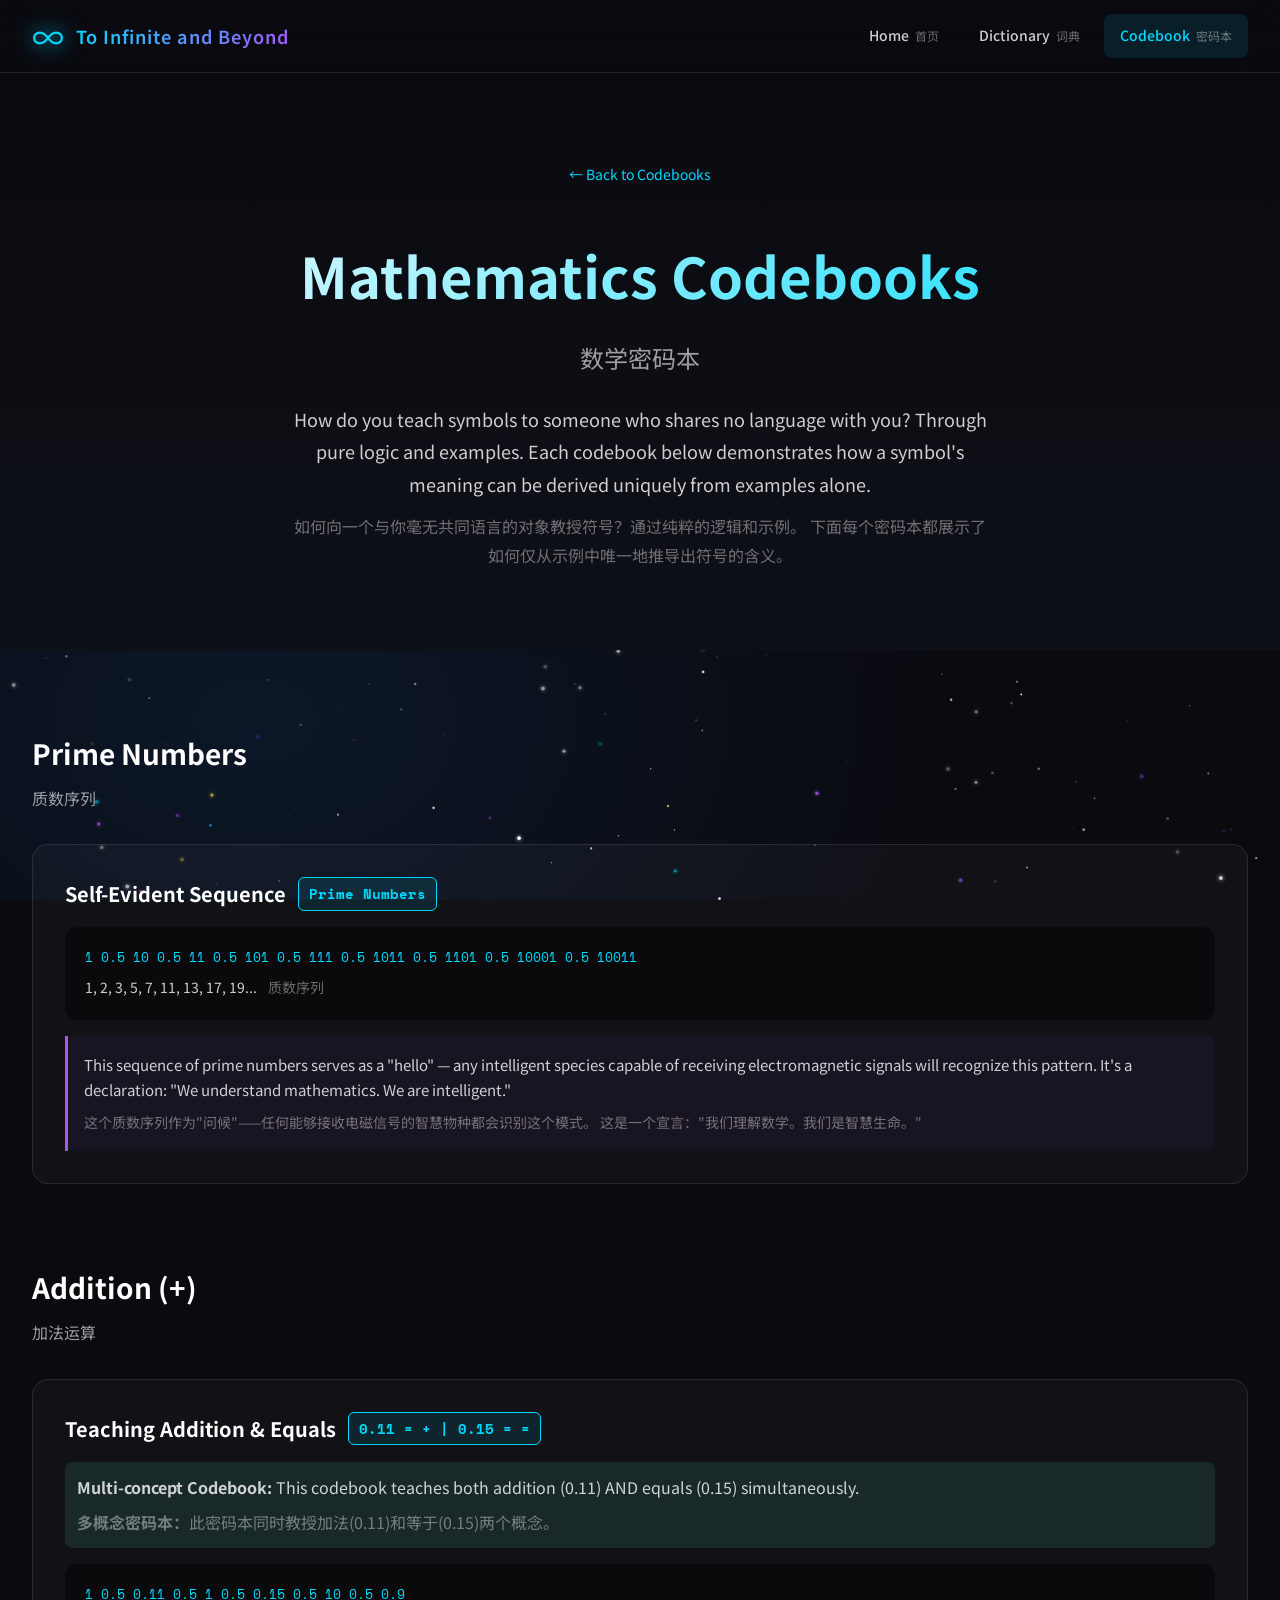
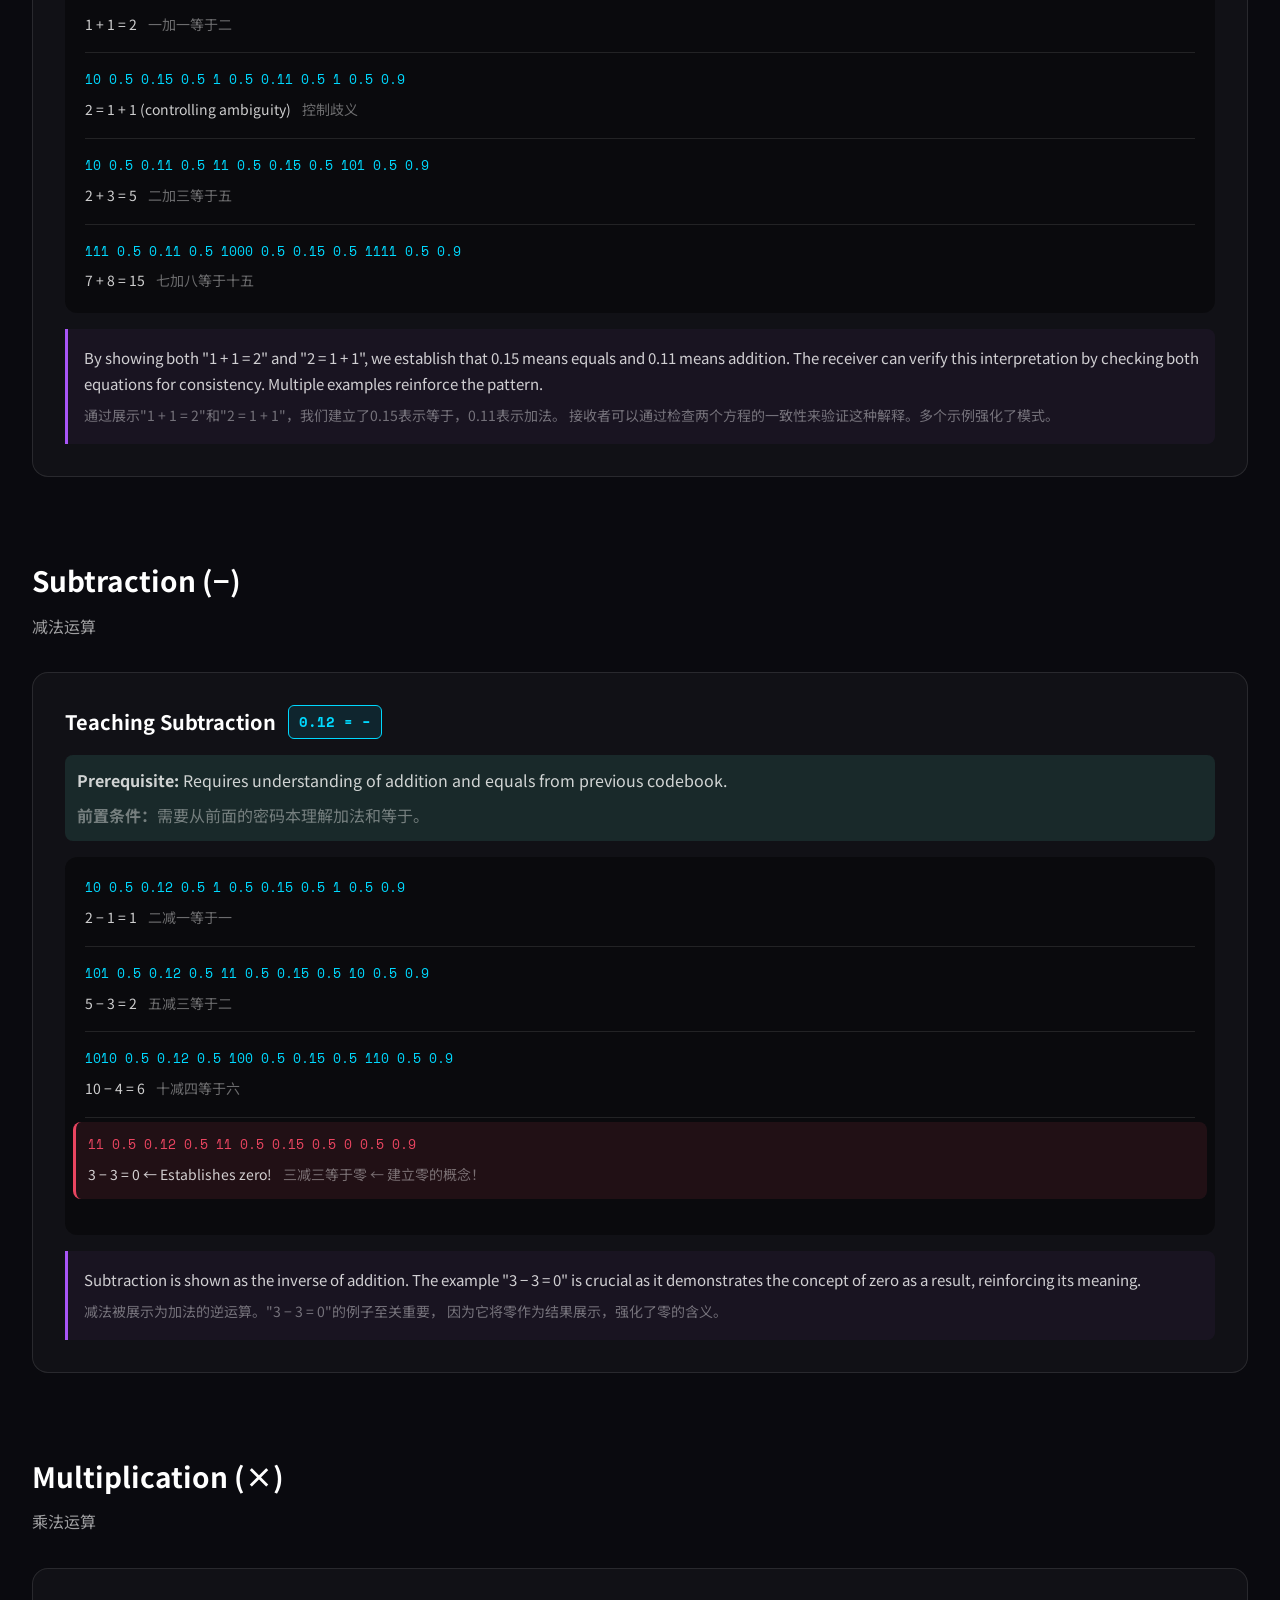
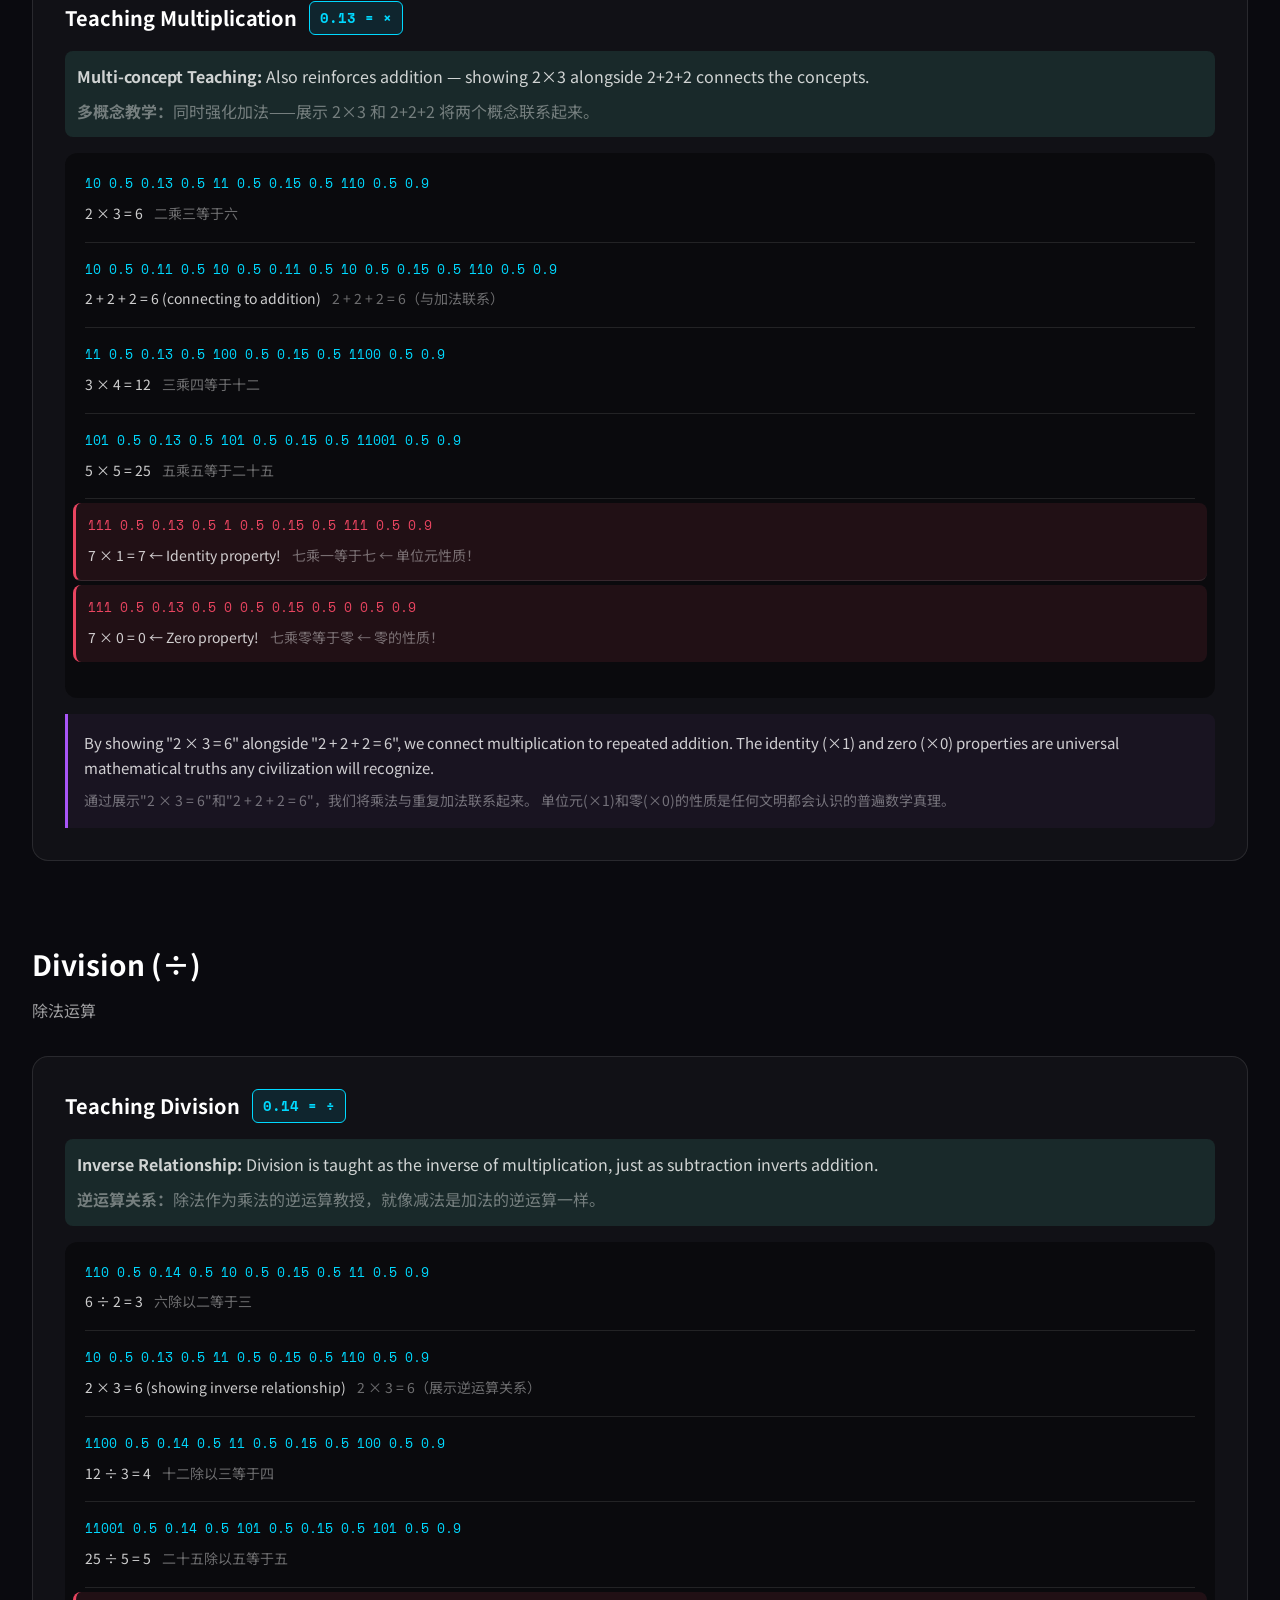
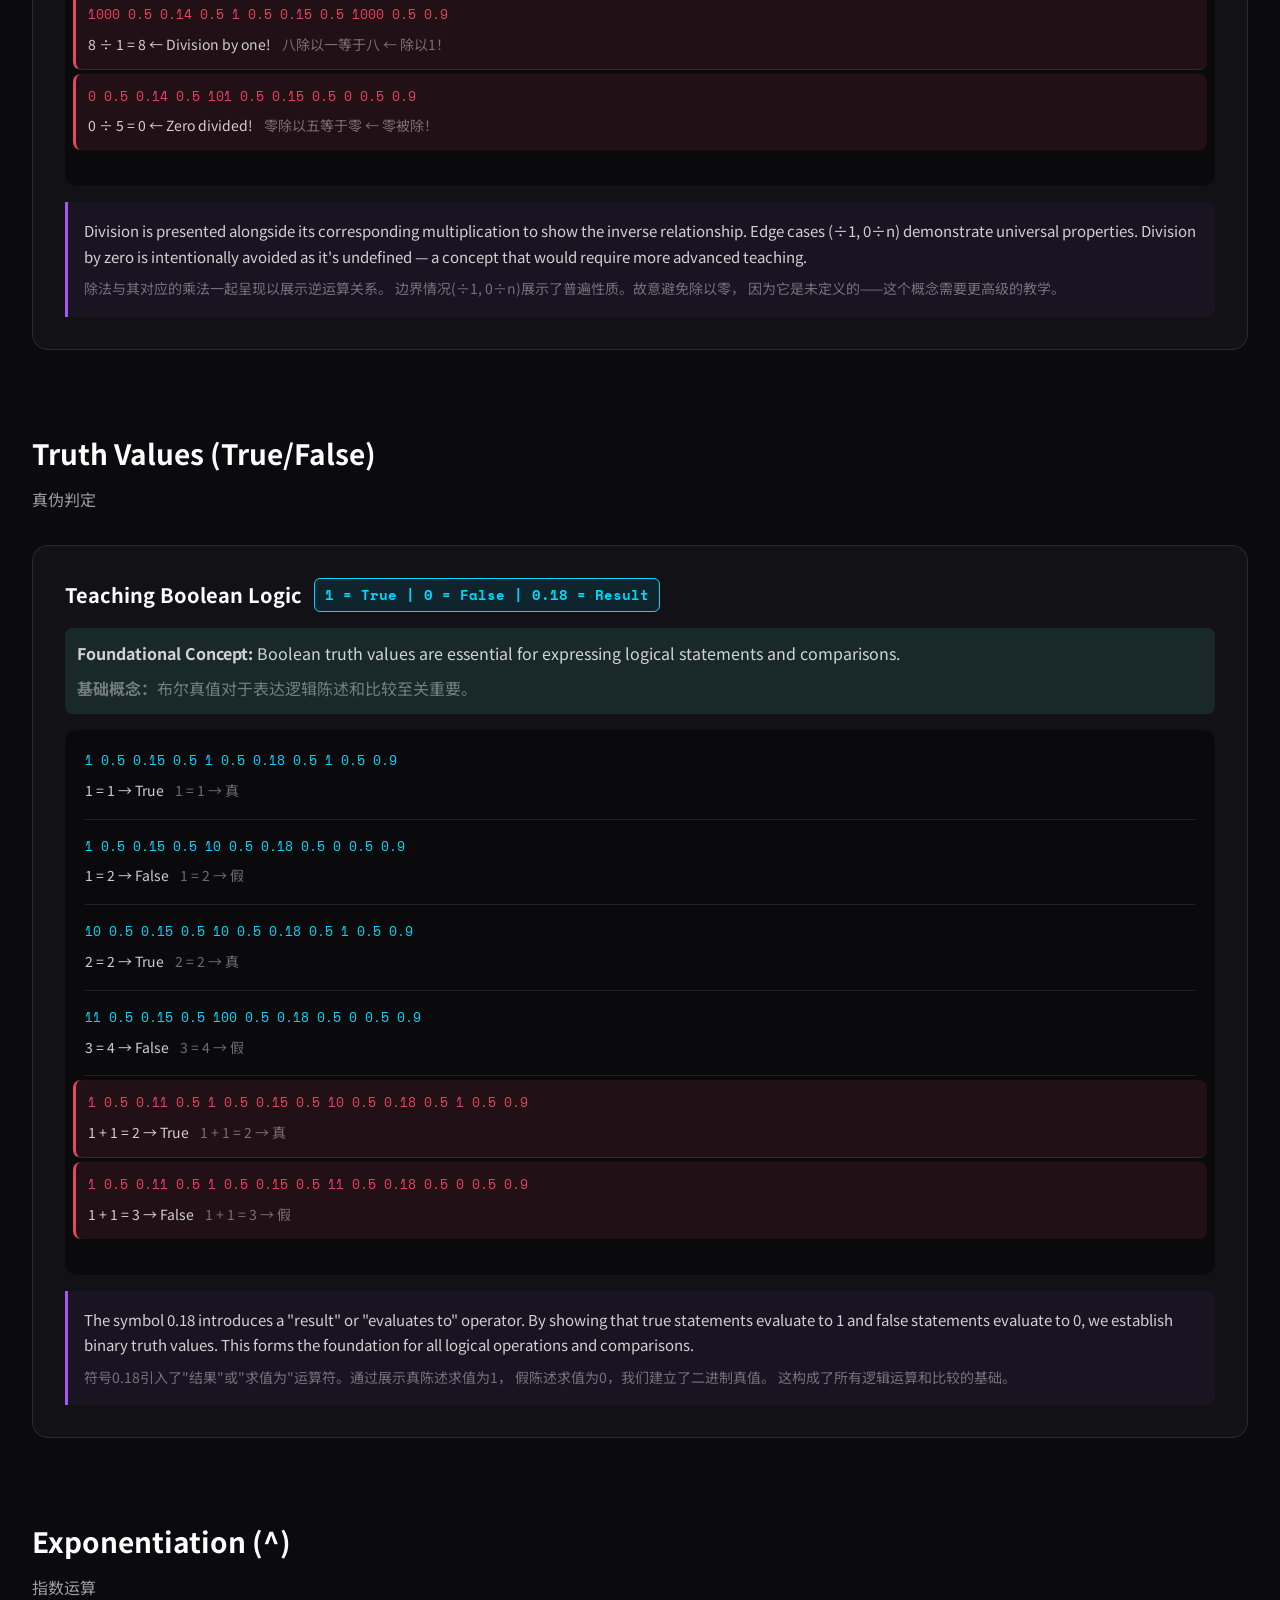
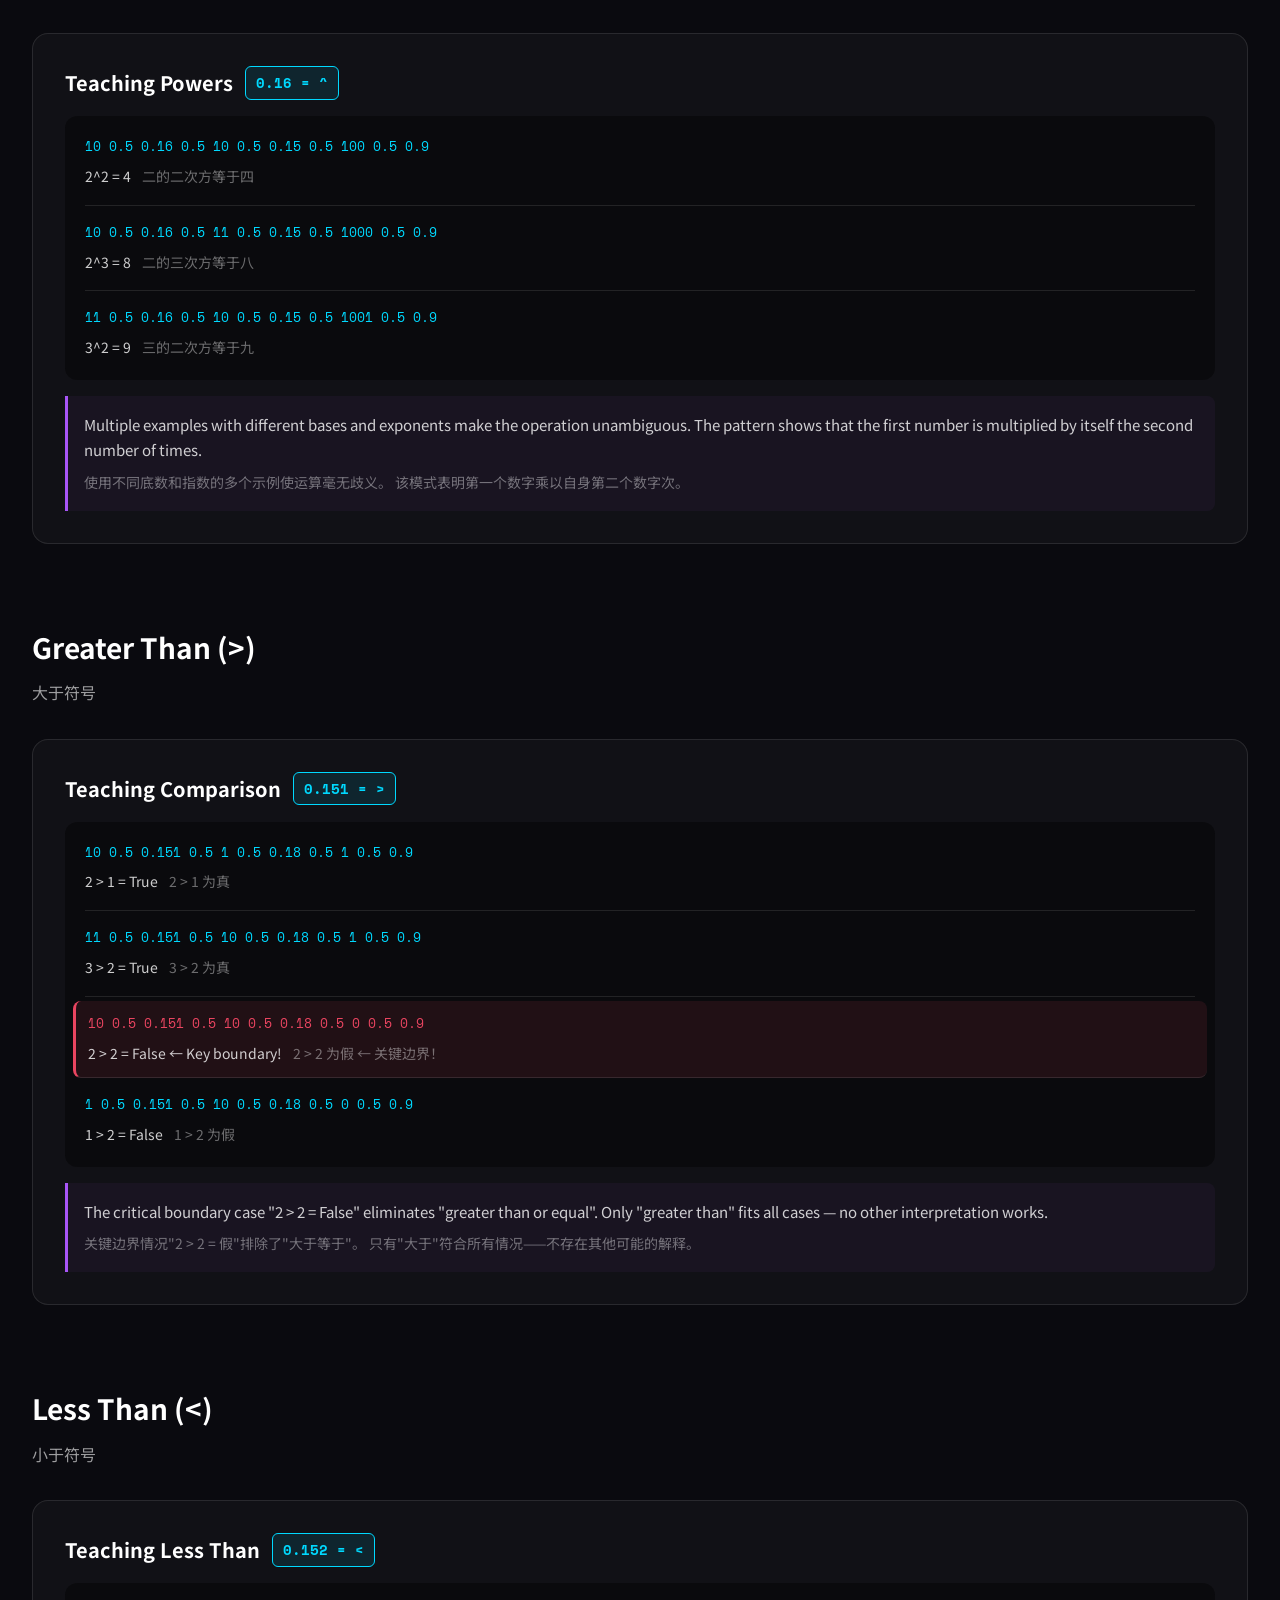
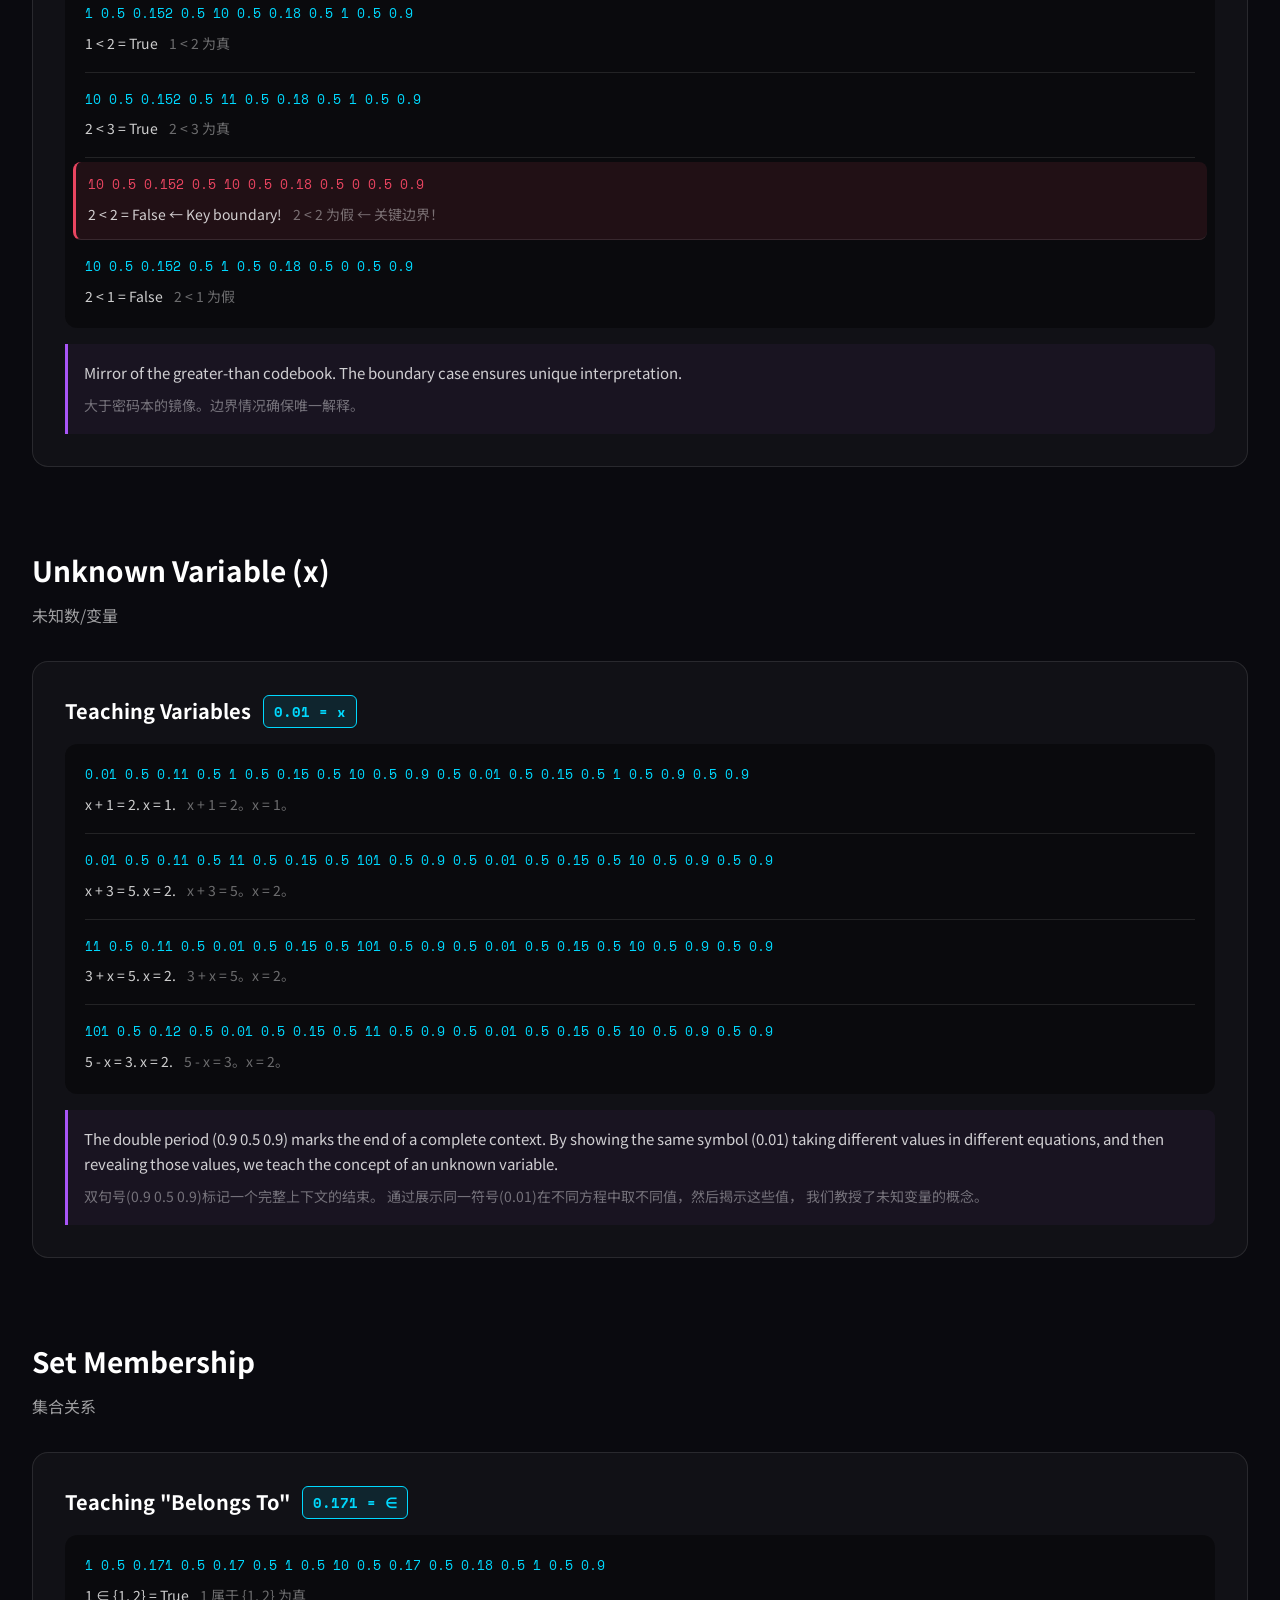
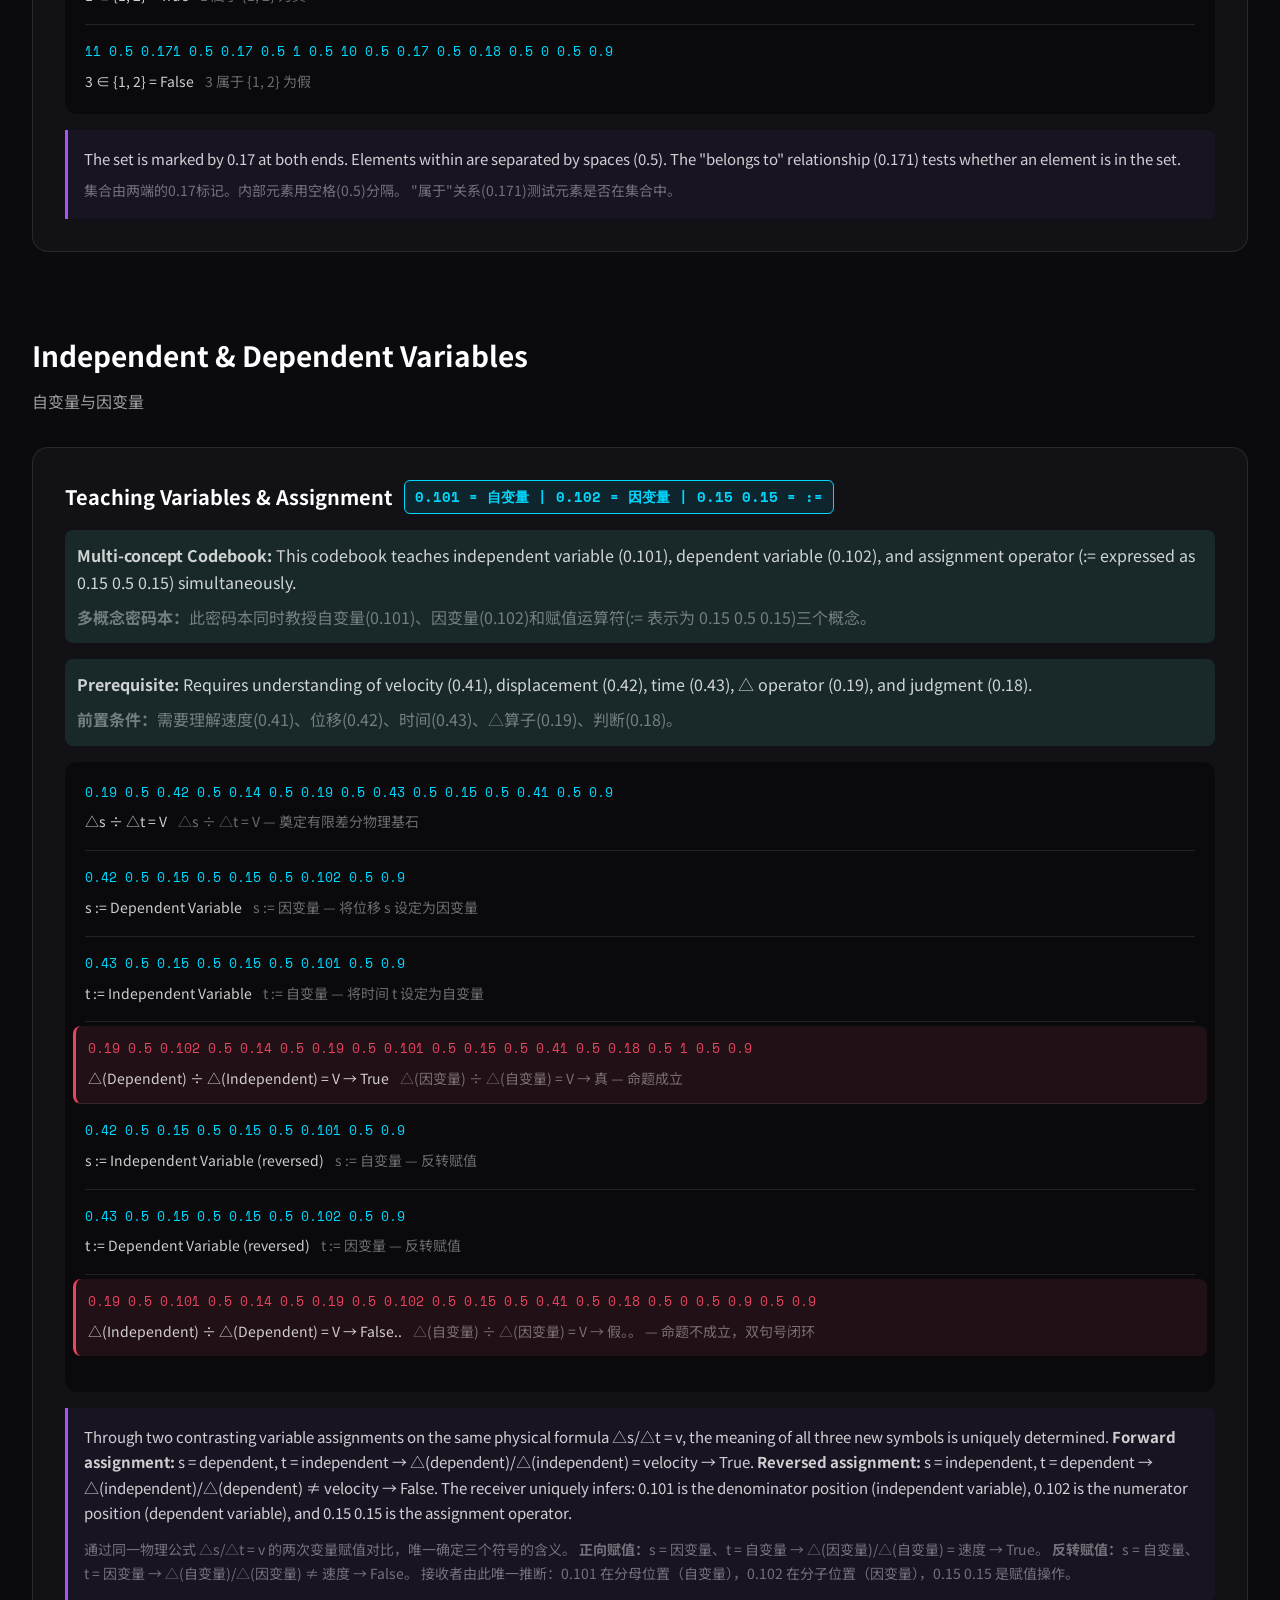
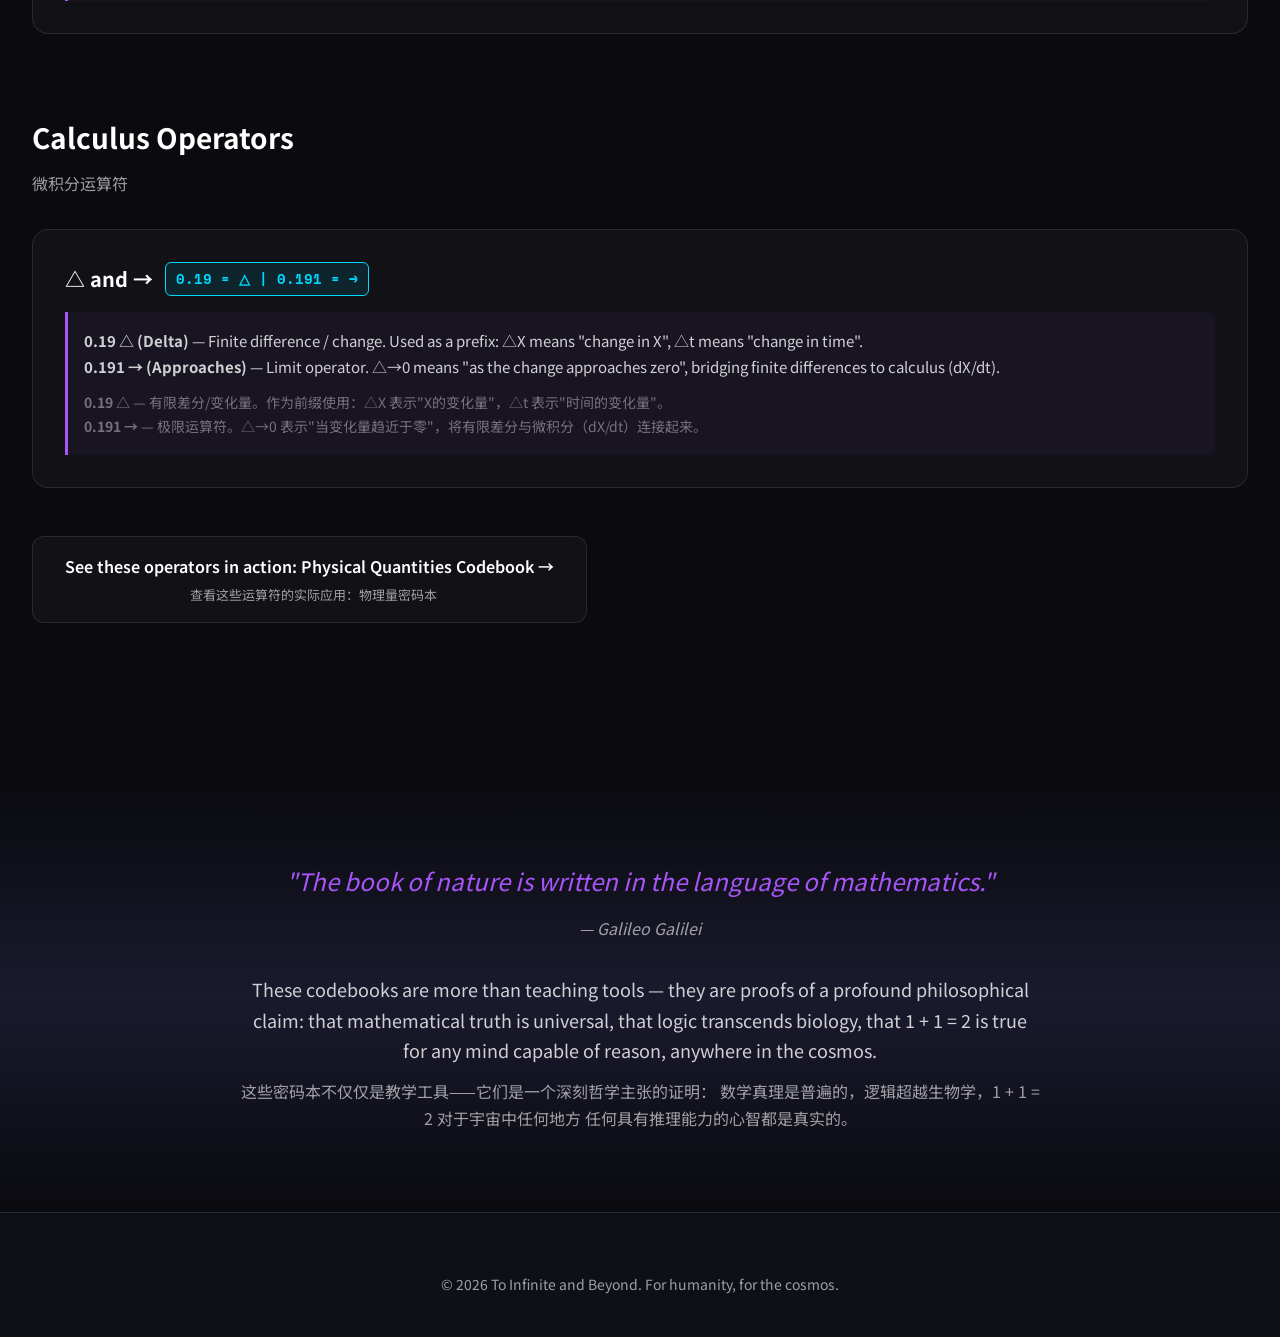
==== commit e15945d9: "Add files via upload" ====
--- a/codebook-math.html
+++ b/codebook-math.html
@@ -468,6 +468,93 @@
                         </span>
                     </div>
                 </div>
+            </div>
+            <!-- Independent & Dependent Variables -->
+            <div class="codebook-section">
+                <h3>Independent & Dependent Variables</h3>
+                <p class="cn-subtitle">自变量与因变量</p>
+                <div class="codebook-entry">
+                    <h4>Teaching Variables & Assignment <span class="symbol-badge">0.101 = 自变量 | 0.102 = 因变量 | 0.15 0.15 = :=</span></h4>
+                    <p style="margin-bottom: 16px; padding: 12px; background: rgba(100,255,218,0.1); border-radius: 8px; color: var(--text-secondary);">
+                        <strong>Multi-concept Codebook:</strong> This codebook teaches independent variable (0.101), dependent variable (0.102), and assignment operator (:= expressed as 0.15 0.5 0.15) simultaneously.
+                        <span class="cn" style="display: block; margin-top: 8px; color: var(--text-dim);">
+                            <strong>多概念密码本：</strong>此密码本同时教授自变量(0.101)、因变量(0.102)和赋值运算符(:= 表示为 0.15 0.5 0.15)三个概念。
+                        </span>
+                    </p>
+                    <p style="margin-bottom: 16px; padding: 12px; background: rgba(100,255,218,0.1); border-radius: 8px; color: var(--text-secondary);">
+                        <strong>Prerequisite:</strong> Requires understanding of velocity (0.41), displacement (0.42), time (0.43), △ operator (0.19), and judgment (0.18).
+                        <span class="cn" style="display: block; margin-top: 8px; color: var(--text-dim);">
+                            <strong>前置条件：</strong>需要理解速度(0.41)、位移(0.42)、时间(0.43)、△算子(0.19)、判断(0.18)。
+                        </span>
+                    </p>
+                    <div class="codebook-sequence">
+                        <div class="sequence-line">
+                            <code>0.19 0.5 0.42 0.5 0.14 0.5 0.19 0.5 0.43 0.5 0.15 0.5 0.41 0.5 0.9</code>
+                            <p class="translation">△s ÷ △t = V <span class="cn">△s ÷ △t = V — 奠定有限差分物理基石</span></p>
+                        </div>
+                        <div class="sequence-line">
+                            <code>0.42 0.5 0.15 0.5 0.15 0.5 0.102 0.5 0.9</code>
+                            <p class="translation">s := Dependent Variable <span class="cn">s := 因变量 — 将位移 s 设定为因变量</span></p>
+                        </div>
+                        <div class="sequence-line">
+                            <code>0.43 0.5 0.15 0.5 0.15 0.5 0.101 0.5 0.9</code>
+                            <p class="translation">t := Independent Variable <span class="cn">t := 自变量 — 将时间 t 设定为自变量</span></p>
+                        </div>
+                        <div class="sequence-line highlight">
+                            <code>0.19 0.5 0.102 0.5 0.14 0.5 0.19 0.5 0.101 0.5 0.15 0.5 0.41 0.5 0.18 0.5 1 0.5 0.9</code>
+                            <p class="translation">△(Dependent) ÷ △(Independent) = V → True <span class="cn">△(因变量) ÷ △(自变量) = V → 真 — 命题成立</span></p>
+                        </div>
+                        <div class="sequence-line">
+                            <code>0.42 0.5 0.15 0.5 0.15 0.5 0.101 0.5 0.9</code>
+                            <p class="translation">s := Independent Variable (reversed) <span class="cn">s := 自变量 — 反转赋值</span></p>
+                        </div>
+                        <div class="sequence-line">
+                            <code>0.43 0.5 0.15 0.5 0.15 0.5 0.102 0.5 0.9</code>
+                            <p class="translation">t := Dependent Variable (reversed) <span class="cn">t := 因变量 — 反转赋值</span></p>
+                        </div>
+                        <div class="sequence-line highlight">
+                            <code>0.19 0.5 0.101 0.5 0.14 0.5 0.19 0.5 0.102 0.5 0.15 0.5 0.41 0.5 0.18 0.5 0 0.5 0.9 0.5 0.9</code>
+                            <p class="translation">△(Independent) ÷ △(Dependent) = V → False.. <span class="cn">△(自变量) ÷ △(因变量) = V → 假。。 — 命题不成立，双句号闭环</span></p>
+                        </div>
+                    </div>
+                    <div class="codebook-explanation">
+                        Through two contrasting variable assignments on the same physical formula △s/△t = v,
+                        the meaning of all three new symbols is uniquely determined.
+                        <strong>Forward assignment:</strong> s = dependent, t = independent → △(dependent)/△(independent) = velocity → True.
+                        <strong>Reversed assignment:</strong> s = independent, t = dependent → △(independent)/△(dependent) ≠ velocity → False.
+                        The receiver uniquely infers: 0.101 is the denominator position (independent variable),
+                        0.102 is the numerator position (dependent variable), and 0.15 0.15 is the assignment operator.
+                        <span class="cn" style="display: block; margin-top: 12px;">
+                            通过同一物理公式 △s/△t = v 的两次变量赋值对比，唯一确定三个符号的含义。
+                            <strong>正向赋值：</strong>s = 因变量、t = 自变量 → △(因变量)/△(自变量) = 速度 → True。
+                            <strong>反转赋值：</strong>s = 自变量、t = 因变量 → △(自变量)/△(因变量) ≠ 速度 → False。
+                            接收者由此唯一推断：0.101 在分母位置（自变量），0.102 在分子位置（因变量），0.15 0.15 是赋值操作。
+                        </span>
+                    </div>
+                </div>
+            </div>
+
+            <!-- Calculus Operators -->
+            <div class="codebook-section">
+                <h3>Calculus Operators</h3>
+                <p class="cn-subtitle">微积分运算符</p>
+                <div class="codebook-entry">
+                    <h4>△ and → <span class="symbol-badge">0.19 = △ | 0.191 = →</span></h4>
+                    <div class="codebook-explanation">
+                        <strong>0.19 △ (Delta)</strong> — Finite difference / change. Used as a prefix: △X means "change in X", △t means "change in time".
+                        <br>
+                        <strong>0.191 → (Approaches)</strong> — Limit operator. △→0 means "as the change approaches zero", bridging finite differences to calculus (dX/dt).
+                        <span class="cn" style="display: block; margin-top: 12px;">
+                            <strong>0.19 △</strong> — 有限差分/变化量。作为前缀使用：△X 表示"X的变化量"，△t 表示"时间的变化量"。
+                            <br>
+                            <strong>0.191 →</strong> — 极限运算符。△→0 表示"当变化量趋近于零"，将有限差分与微积分（dX/dt）连接起来。
+                        </span>
+                    </div>
+                </div>
+                <a href="codebook-quantities.html" class="coord-link" style="margin-top: 24px;">
+                    See these operators in action: Physical Quantities Codebook →
+                    <span class="cn">查看这些运算符的实际应用：物理量密码本</span>
+                </a>
             </div>
         </div>
     </section>
--- a/style.css
+++ b/style.css
@@ -35,7 +35,7 @@
     --transition-slow: all 0.6s cubic-bezier(0.4, 0, 0.2, 1);
 
     --font-mono: 'Space Mono', 'Courier New', monospace;
-    --font-sans: 'Noto Sans SC', -apple-system, BlinkMacSystemFont, 'Segoe UI', sans-serif;
+    --font-sans: 'Noto Sans SC', 'Noto Sans CJK SC', 'Source Han Sans SC', 'PingFang SC', 'Microsoft YaHei', 'Heiti SC', -apple-system, BlinkMacSystemFont, 'Segoe UI', sans-serif;
 }
 
 html {
@@ -48,6 +48,15 @@
     background: var(--cosmic-black);
     line-height: 1.7;
     overflow-x: hidden;
+}
+
+a {
+    color: inherit;
+    text-decoration: none;
+}
+
+a:visited {
+    color: inherit;
 }
 
 .container {
@@ -122,6 +131,7 @@
     font-size: 18px;
     font-weight: 600;
     letter-spacing: 1px;
+    color: var(--aurora-green);
     background: linear-gradient(135deg, var(--aurora-green), var(--aurora-purple));
     -webkit-background-clip: text;
     -webkit-text-fill-color: transparent;
@@ -315,6 +325,7 @@
     font-weight: 700;
     margin-bottom: 16px;
     letter-spacing: -2px;
+    color: #ffffff;
     background: linear-gradient(135deg, #ffffff 0%, var(--aurora-green) 50%, var(--aurora-purple) 100%);
     -webkit-background-clip: text;
     -webkit-text-fill-color: transparent;
@@ -1310,6 +1321,9 @@
     display: grid;
     grid-template-columns: repeat(4, 1fr);
     gap: 32px;
+    width: 100%;
+    max-width: 100%;
+    overflow: hidden;
 }
 
 .stat {
@@ -1318,6 +1332,8 @@
     border: 1px solid var(--border-subtle);
     border-radius: 16px;
     transition: var(--transition);
+    min-width: 0;
+    overflow: hidden;
 }
 
 .stat:hover {
@@ -1328,6 +1344,7 @@
 .stat-number {
     font-size: 48px;
     font-weight: 700;
+    color: var(--aurora-green);
     background: linear-gradient(135deg, var(--aurora-green), var(--aurora-purple));
     -webkit-background-clip: text;
     -webkit-text-fill-color: transparent;
@@ -1339,6 +1356,9 @@
 .stat-label {
     font-size: 14px;
     color: var(--text-muted);
+    word-break: break-word;
+    overflow-wrap: break-word;
+    hyphens: auto;
 }
 
 /* Footer */
@@ -1402,6 +1422,16 @@
 }
 
 /* Responsive Design */
+@media (max-width: 1180px) {
+    .dictionary-links {
+        grid-template-columns: repeat(3, 1fr);
+    }
+
+    .codebook-links {
+        grid-template-columns: repeat(3, 1fr);
+    }
+}
+
 @media (max-width: 1024px) {
     .vision-content {
         grid-template-columns: 1fr;
@@ -1414,6 +1444,14 @@
 
     .project-stats {
         grid-template-columns: repeat(2, 1fr);
+    }
+
+    .dictionary-links {
+        grid-template-columns: repeat(3, 1fr);
+    }
+
+    .codebook-links {
+        grid-template-columns: repeat(3, 1fr);
     }
 }
 
@@ -1489,6 +1527,10 @@
         gap: 24px;
     }
 
+    .philosophy-cards-row {
+        grid-template-columns: 1fr;
+    }
+
     .codebook-example {
         padding: 24px;
     }
@@ -1511,14 +1553,30 @@
     .project-stats {
         grid-template-columns: repeat(2, 1fr);
         gap: 16px;
+        overflow: hidden;
     }
 
     .stat {
         padding: 24px 16px;
+        overflow: hidden;
     }
 
     .stat-number {
         font-size: 36px;
+        word-break: break-word;
+    }
+
+    .stat-label {
+        font-size: 12px;
+        word-break: break-word;
+    }
+
+    .dictionary-links {
+        grid-template-columns: repeat(2, 1fr);
+    }
+
+    .codebook-links {
+        grid-template-columns: repeat(2, 1fr);
     }
 }
 
@@ -1568,6 +1626,36 @@
 
     .element-name {
         font-size: 14px;
+    }
+
+    .project-stats {
+        grid-template-columns: 1fr 1fr;
+        gap: 12px;
+    }
+
+    .stat {
+        padding: 20px 12px;
+    }
+
+    .stat-number {
+        font-size: 28px;
+    }
+
+    .stat-label {
+        font-size: 11px;
+        line-height: 1.3;
+    }
+
+    .philosophy-cards-row {
+        grid-template-columns: 1fr;
+    }
+
+    .dictionary-links {
+        grid-template-columns: 1fr;
+    }
+
+    .codebook-links {
+        grid-template-columns: 1fr;
     }
 }
 
@@ -1615,8 +1703,8 @@
 /* Dictionary Section - Card Links */
 .dictionary-links {
     display: grid;
-    grid-template-columns: repeat(3, 1fr);
-    gap: 24px;
+    grid-template-columns: repeat(5, 1fr);
+    gap: 18px;
 }
 
 .dictionary-card {
@@ -1663,6 +1751,7 @@
     font-family: var(--font-mono);
     font-size: 48px;
     font-weight: 700;
+    color: var(--aurora-green);
     background: linear-gradient(135deg, var(--aurora-green), var(--aurora-purple));
     -webkit-background-clip: text;
     -webkit-text-fill-color: transparent;
@@ -1790,8 +1879,8 @@
 /* Codebook Links */
 .codebook-links {
     display: grid;
-    grid-template-columns: repeat(3, 1fr);
-    gap: 24px;
+    grid-template-columns: repeat(5, 1fr);
+    gap: 18px;
 }
 
 .codebook-card {
@@ -1818,6 +1907,7 @@
 .cb-icon {
     font-size: 48px;
     margin-bottom: 20px;
+    color: var(--aurora-green);
     background: linear-gradient(135deg, var(--aurora-green), var(--aurora-purple));
     -webkit-background-clip: text;
     -webkit-text-fill-color: transparent;
@@ -2033,6 +2123,7 @@
 .subpage-hero h1 {
     font-size: 56px;
     margin-bottom: 16px;
+    color: var(--text-primary);
     background: linear-gradient(135deg, var(--text-primary), var(--aurora-green));
     -webkit-background-clip: text;
     -webkit-text-fill-color: transparent;
@@ -3220,3 +3311,269 @@
         100% { transform: translate(-50%, -50%) rotate(360deg) translateX(60px); }
     }
 }
+
+/* ============================================
+   MOBILE RESPONSIVE FIXES - FINAL OVERRIDES
+   ============================================ */
+
+/* 手机端修复：三个卡片垂直排列 + 数据不超出容器 */
+@media (max-width: 768px) {
+    /* Philosophy section 三个卡片垂直排列 */
+    .philosophy-cards-row {
+        display: grid !important;
+        grid-template-columns: 1fr !important;
+        gap: 20px !important;
+    }
+
+    /* Dictionary section 平板 2 列 */
+    .dictionary-links {
+        display: grid !important;
+        grid-template-columns: repeat(2, 1fr) !important;
+        gap: 20px !important;
+    }
+
+    /* Codebook section 平板 2 列 */
+    .codebook-links {
+        display: grid !important;
+        grid-template-columns: repeat(2, 1fr) !important;
+        gap: 20px !important;
+    }
+
+    /* About section - 让数据统计使用全宽 */
+    .about-content {
+        max-width: 100% !important;
+    }
+
+    /* About section 数据统计横向排列不超出容器 */
+    .project-stats {
+        display: grid !important;
+        grid-template-columns: repeat(4, 1fr) !important;
+        gap: 10px !important;
+        width: 100% !important;
+        max-width: 100% !important;
+        box-sizing: border-box !important;
+    }
+
+    .stat {
+        padding: 16px 10px !important;
+        min-width: 0 !important;
+        box-sizing: border-box !important;
+        text-align: center !important;
+    }
+
+    .stat-number {
+        font-size: 28px !important;
+    }
+
+    .stat-label {
+        font-size: 10px !important;
+        line-height: 1.3 !important;
+        word-break: break-word !important;
+        hyphens: auto !important;
+    }
+}
+
+@media (max-width: 480px) {
+    /* 更小屏幕的额外调整 */
+    .philosophy-cards-row {
+        grid-template-columns: 1fr !important;
+    }
+
+    .dictionary-links {
+        grid-template-columns: 1fr !important;
+    }
+
+    .codebook-links {
+        grid-template-columns: 1fr !important;
+    }
+
+    /* 小屏幕保持4列横向排列 */
+    .project-stats {
+        grid-template-columns: repeat(4, 1fr) !important;
+        gap: 8px !important;
+    }
+
+    .stat {
+        padding: 14px 8px !important;
+        border-radius: 12px !important;
+    }
+
+    .stat-number {
+        font-size: 24px !important;
+        margin-bottom: 6px !important;
+    }
+
+    .stat-label {
+        font-size: 9px !important;
+        line-height: 1.25 !important;
+    }
+}
+
+@media (max-width: 380px) {
+    /* 超小屏幕 */
+    .project-stats {
+        grid-template-columns: repeat(4, 1fr) !important;
+        gap: 6px !important;
+    }
+
+    .stat {
+        padding: 12px 6px !important;
+        border-radius: 10px !important;
+    }
+
+    .stat-number {
+        font-size: 20px !important;
+        margin-bottom: 4px !important;
+    }
+
+    .stat-label {
+        font-size: 8px !important;
+        line-height: 1.2 !important;
+    }
+}
+
+/* ============================================
+   EARTH COORDINATES PAGE - MOBILE FIXES
+   脉冲星数据在手机端的显示修复
+   ============================================ */
+
+@media (max-width: 768px) {
+    /* 脉冲星表格容器 */
+    .pulsar-table {
+        padding: 20px !important;
+        overflow: hidden !important;
+    }
+
+    /* 脉冲星列表 */
+    .pulsar-list {
+        gap: 16px !important;
+    }
+
+    /* 每个脉冲星项目 */
+    .pulsar-item {
+        padding: 16px !important;
+        overflow: hidden !important;
+    }
+
+    /* 脉冲星项目内的代码块 - 允许换行和横向滚动 */
+    .pulsar-item code {
+        font-size: 11px !important;
+        word-break: break-all !important;
+        white-space: pre-wrap !important;
+        overflow-x: auto !important;
+        display: block !important;
+        max-width: 100% !important;
+    }
+
+    /* 翻译文字 */
+    .pulsar-item span[style*="font-size: 12px"] {
+        font-size: 11px !important;
+        display: block !important;
+        margin-top: 8px !important;
+    }
+
+    /* 编码格式说明区域 */
+    .codebook-explanation {
+        padding: 16px !important;
+    }
+
+    .codebook-explanation code {
+        font-size: 10px !important;
+        word-break: break-all !important;
+        white-space: pre-wrap !important;
+    }
+
+    /* 示例格式区域 */
+    .codebook-explanation div[style*="padding: 10px"] code {
+        font-size: 9px !important;
+        line-height: 1.4 !important;
+    }
+
+    /* CMB编码区域 */
+    .cmb-encoding .encoding-box code {
+        font-size: 10px !important;
+        word-break: break-all !important;
+        white-space: pre-wrap !important;
+        line-height: 1.5 !important;
+    }
+
+    /* 人类单位表格横向滚动 */
+    .pulsar-table div[style*="overflow-x: auto"] {
+        overflow-x: auto !important;
+        -webkit-overflow-scrolling: touch !important;
+    }
+
+    .pulsar-table table {
+        font-size: 12px !important;
+        min-width: 500px !important;
+    }
+
+    .pulsar-table th,
+    .pulsar-table td {
+        padding: 8px 6px !important;
+    }
+
+    /* 时间坐标部分 */
+    .temporal-significance .significance-grid {
+        grid-template-columns: 1fr !important;
+    }
+
+    /* 完整地址部分 */
+    .address-summary {
+        grid-template-columns: 1fr !important;
+    }
+
+    /* 脉冲星介绍部分 */
+    .pulsar-intro {
+        grid-template-columns: 1fr !important;
+    }
+
+    .pulsar-visual-large {
+        margin: 0 auto 32px !important;
+    }
+
+    /* CMB部分 */
+    .cmb-content {
+        grid-template-columns: 1fr !important;
+    }
+
+    .cmb-visual {
+        margin: 0 auto 32px !important;
+    }
+}
+
+@media (max-width: 480px) {
+    /* 更小屏幕 - 脉冲星数据进一步优化 */
+    .pulsar-item {
+        padding: 12px !important;
+    }
+
+    .pulsar-item code {
+        font-size: 9px !important;
+        padding: 6px 8px !important;
+        line-height: 1.4 !important;
+    }
+
+    .pulsar-item span[style*="font-size: 12px"] {
+        font-size: 10px !important;
+    }
+
+    /* 脉冲星编号和名称 */
+    .pulsar-item > div:first-child {
+        flex-wrap: wrap !important;
+    }
+
+    .pulsar-item > div:first-child span[style*="font-size: 15px"] {
+        font-size: 13px !important;
+    }
+
+    /* 编码格式说明 */
+    .codebook-explanation div[style*="padding: 10px"] code {
+        font-size: 8px !important;
+    }
+
+    /* CMB编码 */
+    .cmb-encoding .encoding-box code {
+        font-size: 9px !important;
+    }
+}
